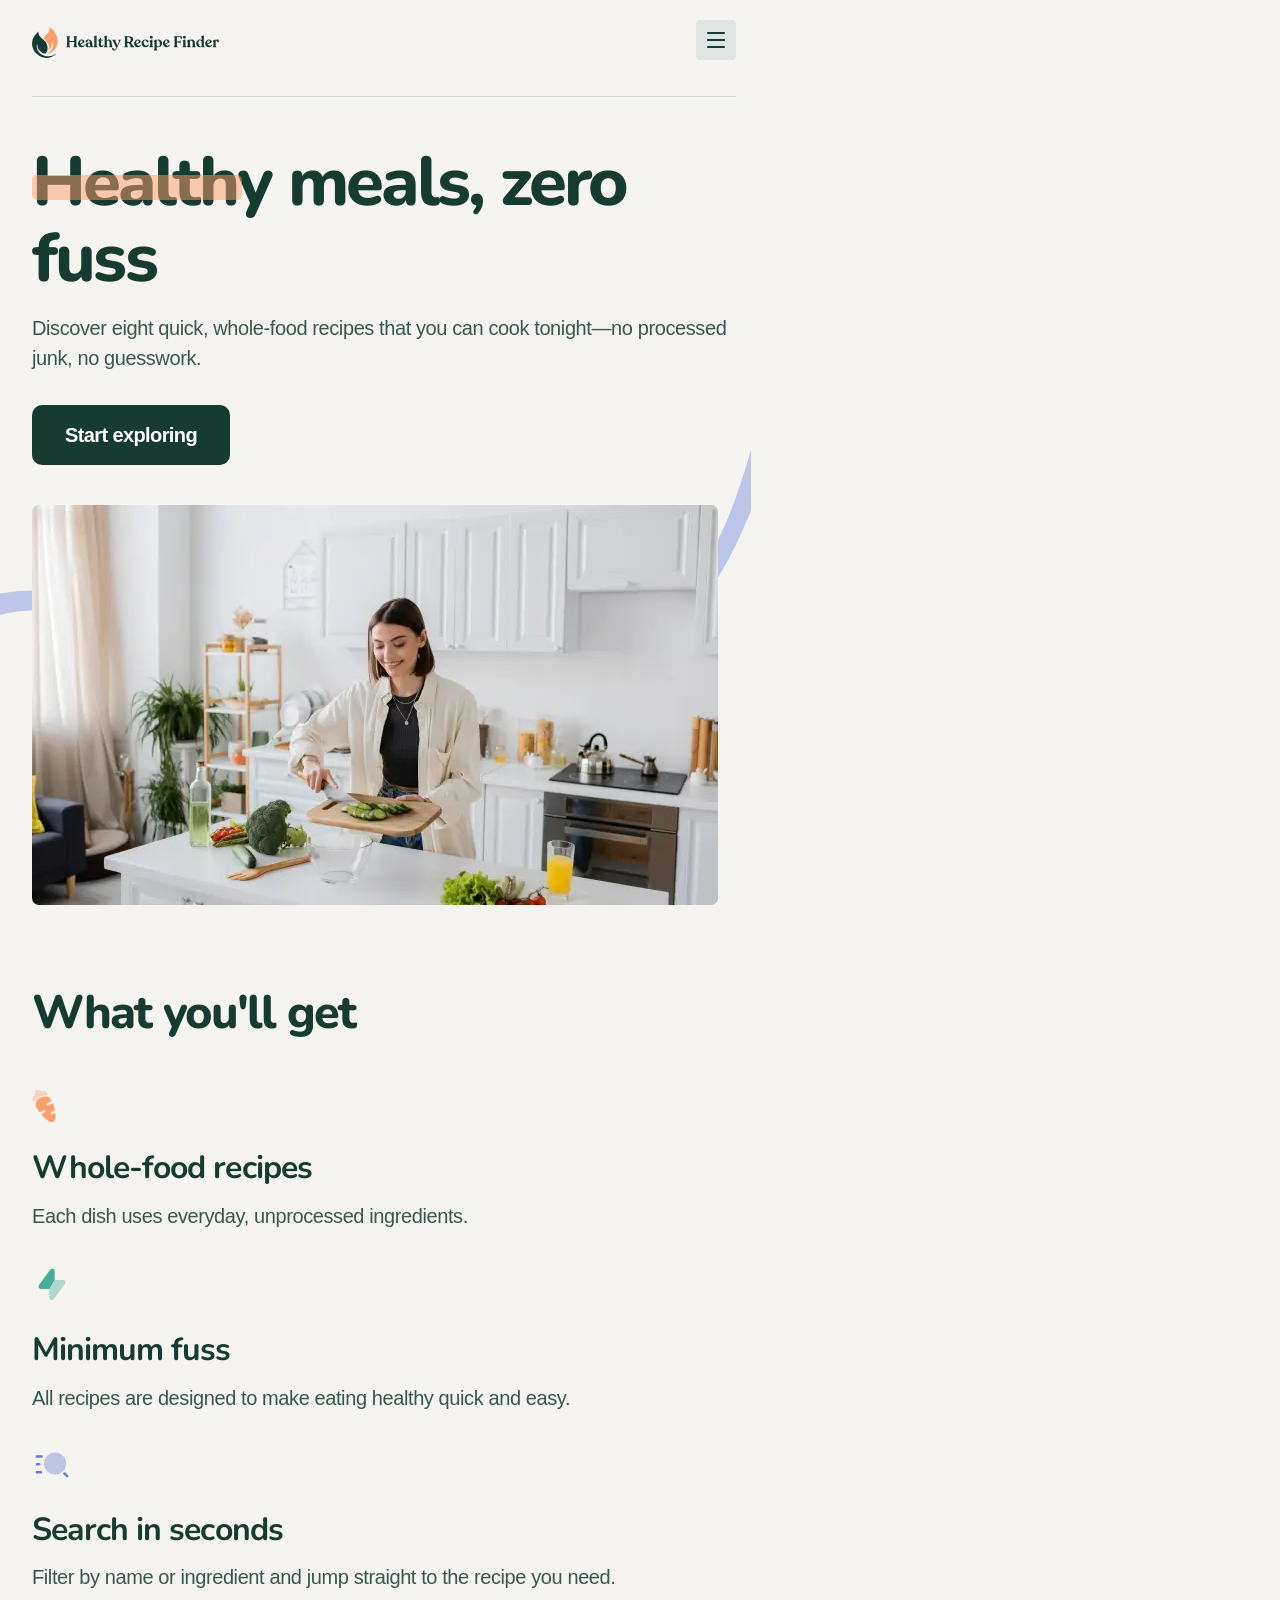
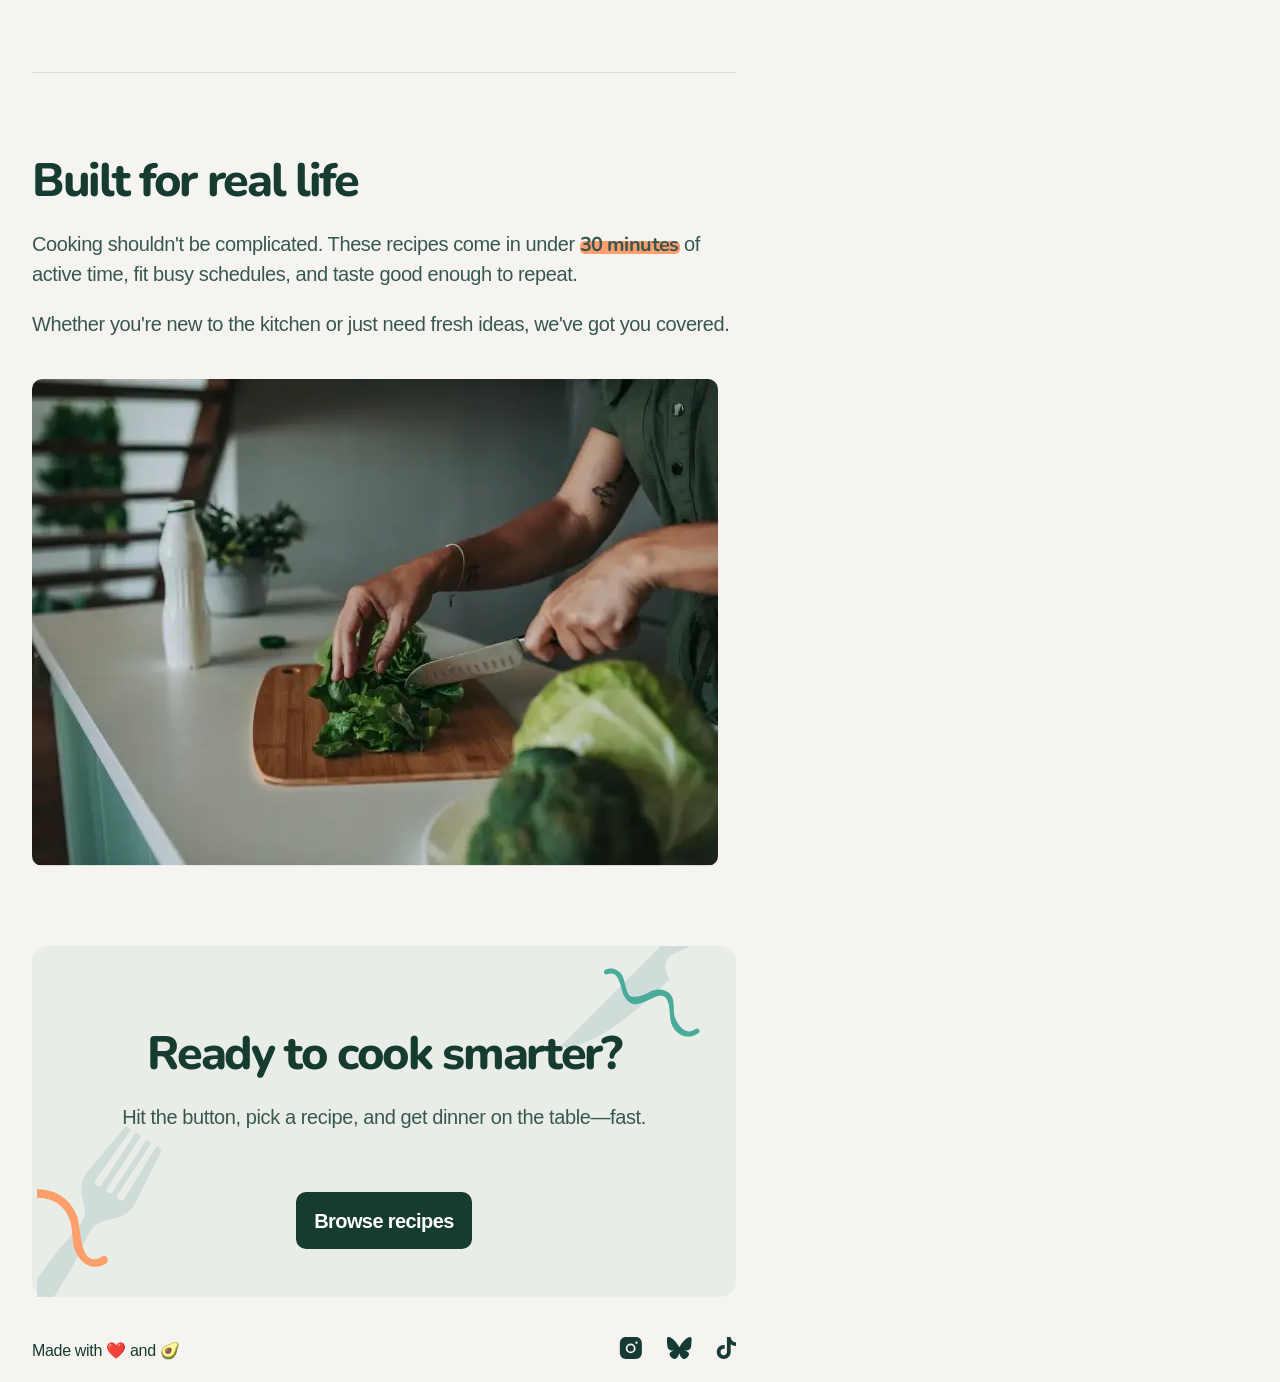
==== index.html @ 1640e459 "Created main-failse decktop version" ====
<!doctype html>
<html lang="en">
  <head>
    <meta charset="UTF-8" />
    <meta name="viewport" content="width=device-width, initial-scale=1.0" />

    <link
      rel="icon"
      type="image/png"
      sizes="32x32"
      href="./assets/images/favicon-32x32.png"
    />

    <title>Frontend Mentor | Recipe finder website</title>
    <link rel="stylesheet" href="./styles/normalize.css" />
    <link rel="stylesheet" href="./styles/style.css" />
  </head>
  <body>
    <header class="header">
      <div class="header__container">
        <a href="./index.html" class="header__logo">
          <img src="./assets/images/logo.svg" alt="logo" />
        </a>
        <button
          class="header__icon-open"
          aria-label="Open Menu"
          aria-expanded="false"
          aria-controls="navMenu"
        >
          <svg
            width="40"
            height="40"
            viewBox="0 0 40 40"
            fill="none"
            xmlns="http://www.w3.org/2000/svg"
          >
            <path
              d="M0 4C0 1.79086 1.79086 0 4 0H36C38.2091 0 40 1.79086 40 4V36C40 38.2091 38.2091 40 36 40H4C1.79086 40 0 38.2091 0 36V4Z"
              fill="#E0E6E3"
            />
            <path
              fill-rule="evenodd"
              clip-rule="evenodd"
              d="M28 28H12C11.448 28 11 27.553 11 27C11 26.447 11.448 26 12 26H28C28.552 26 29 26.447 29 27C29 27.553 28.552 28 28 28Z"
              fill="#163A34"
            />
            <path
              fill-rule="evenodd"
              clip-rule="evenodd"
              d="M28 14H12C11.448 14 11 13.553 11 13C11 12.447 11.448 12 12 12H28C28.552 12 29 12.447 29 13C29 13.553 28.552 14 28 14Z"
              fill="#163A34"
            />
            <path
              fill-rule="evenodd"
              clip-rule="evenodd"
              d="M28 21H12C11.448 21 11 20.553 11 20C11 19.447 11.448 19 12 19H28C28.552 19 29 19.447 29 20C29 20.553 28.552 21 28 21Z"
              fill="#163A34"
            />
          </svg>
        </button>
        <div class="header__wrapper">
          <nav class="header__menu">
            <ul id="navMenu" class="header__menu-list">
              <li class="header__menu-item">
                <a href="./index.html" class="header__menu-link active">Home</a>
              </li>
              <li class="header__menu-item">
                <a href="/about.html" class="header__menu-link">About</a>
              </li>
              <li class="header__menu-item">
                <a href="/recipes.html" class="header__menu-link">Recipes</a>
              </li>
            </ul>
          </nav>
          <div class="header__btn">
            <button class="btn header__btn-sign">Browse recipes</button>
          </div>
        </div>
      </div>
    </header>
    <main class="main">
      <section class="meals">
        <h1>Healthy meals, zero fuss</h1>
        <p>
          Discover eight quick, whole-food recipes that you can cook tonight—no
          processed junk, no guesswork.
        </p>
        <button class="btn btn__meals">Start exploring</button>
        <picture>
          <!-- Картинка для планшетов и десктопов (от 768px и выше) -->
          <source
            media="(min-width: 600px)"
            srcset="./assets/images/image-home-hero-large.webp"
          />
          <!-- Картинка для всех остальных (мобильных) по умолчанию -->
          <img
            src="./assets/images/image-home-hero-small.webp"
            alt="image home hero"
          />
        </picture>
      </section>
      <section class="getting">
        <h2>What you'll get</h2>
        <div class="getting__block">
          <div class="getting__block-pecipes">
            <img
              src="./assets/images/icon-whole-food-recipes.svg"
              alt="icon whole food recipes"
            />
            <h4>Whole-food recipes</h4>
            <p>Each dish uses everyday, unprocessed ingredients.</p>
          </div>
          <div class="getting__block-fuss">
            <img
              src="./assets/images/icon-minimum-fuss.svg"
              alt="icon minimum fuss"
            />
            <h4>Minimum fuss</h4>
            <p>
              All recipes are designed to make eating healthy quick and easy.
            </p>
          </div>
          <div class="getting__block-searh">
            <img
              src="./assets/images/icon-search-in-seconds.svg"
              alt="icon search in seconds"
            />
            <h4>Search in seconds</h4>
            <p>
              Filter by name or ingredient and jump straight to the recipe you
              need.
            </p>
          </div>
        </div>
      </section>
      <section class="built">
        <div class="built__content">
          <h2>Built for real life</h2>
          <p>
            Cooking shouldn't be complicated. These recipes come in under
            <span>30 minutes</span> of active time, fit busy schedules, and
            taste good enough to repeat.
          </p>
          <p>
            Whether you're new to the kitchen or just need fresh ideas, we've
            got you covered.
          </p>
        </div>
        <picture>
          <!-- Картинка для планшетов и десктопов (от 768px и выше) -->
          <source
            media="(min-width: 600px)"
            srcset="./assets/images/image-home-real-life-large.webp"
          />
          <!-- Картинка для всех остальных (мобильных) по умолчанию -->
          <img
            src="./assets/images/image-home-real-life-small.webp"
            alt="image home hero"
          />
        </picture>
      </section>
      <section class="smarter">
        <h2>Ready to cook smarter?</h2>
        <p>Hit the button, pick a recipe, and get dinner on the table—fast.</p>
        <button class="btn btn__smarter">Browse recipes</button>
      </section>
    </main>
    <footer class="footer">
      <div class="footer__social">
        <button>
          <!-- <img src="./assets/images/icon-instagram.svg" alt="icon instagram" /> -->
          <svg
            xmlns="http://www.w3.org/2000/svg"
            width="23"
            height="22"
            fill="none"
            viewBox="0 0 23 22"
          >
            <path
              fill="#163A34"
              fill-rule="evenodd"
              d="M11.664 8.198a3.19 3.19 0 0 0-3.187 3.184 3.188 3.188 0 0 0 6.374 0 3.188 3.188 0 0 0-3.187-3.184Z"
              clip-rule="evenodd"
            />
            <path
              fill="#163A34"
              fill-rule="evenodd"
              d="M17.476 6.842c-.66 0-1.198-.535-1.198-1.191a1.198 1.198 0 0 1 2.396 0c0 .656-.538 1.191-1.198 1.191Zm-5.812 9.461a4.928 4.928 0 0 1-4.924-4.92 4.928 4.928 0 0 1 4.924-4.922 4.927 4.927 0 0 1 4.923 4.921 4.927 4.927 0 0 1-4.923 4.921ZM16.727 0H6.96C3.303 0 .844 2.573.844 6.403v9.194C.844 19.426 3.303 22 6.96 22h9.766c3.659 0 6.118-2.574 6.118-6.403V6.403c0-3.83-2.458-6.403-6.117-6.403Z"
              clip-rule="evenodd"
            />
          </svg>
        </button>
        <button>
          <!-- <img src="./assets/images/icon-bluesky.svg" alt="icon bluesky" /> -->
          <svg
            xmlns="http://www.w3.org/2000/svg"
            width="26"
            height="22"
            fill="none"
            viewBox="0 0 26 22"
          >
            <g clip-path="url(#a)">
              <path
                fill="#163A34"
                d="M6.22 1.48c2.865 2.151 5.946 6.512 7.077 8.852 1.132-2.34 4.213-6.7 7.077-8.851 2.067-1.552 5.416-2.753 5.416 1.068 0 .763-.437 6.41-.694 7.327-.892 3.187-4.142 4-7.032 3.508 5.053.86 6.338 3.709 3.562 6.557-5.272 5.41-7.578-1.357-8.17-3.091-.107-.318-.158-.467-.159-.34 0-.127-.051.022-.16.34-.59 1.734-2.896 8.502-8.169 3.091-2.776-2.848-1.49-5.697 3.563-6.557-2.891.492-6.141-.321-7.033-3.508-.257-.917-.694-6.564-.694-7.327 0-3.82 3.35-2.62 5.416-1.068Z"
              />
            </g>
            <defs>
              <clipPath id="a">
                <path fill="#fff" d="M.844 0H25.75v22H.844z" />
              </clipPath>
            </defs>
          </svg>
        </button>
        <button>
          <!-- <img src="./assets/images/icon-tiktok.svg" alt="icon tiktok" /> -->
          <svg
            xmlns="http://www.w3.org/2000/svg"
            width="20"
            height="22"
            fill="none"
            viewBox="0 0 20 22"
          >
            <path
              fill="#163A34"
              d="M20 9.023h-.043c-1.977 0-3.781-.601-5.242-1.675v7.691c0 3.867-3.137 6.961-7.004 6.961A6.932 6.932 0 0 1 .75 15.04c0-3.868 3.094-7.005 6.96-7.005.345 0 .645.043.99.086v3.867a2.664 2.664 0 0 0-.99-.172c-1.76 0-3.222 1.461-3.222 3.223 0 1.762 1.461 3.223 3.223 3.223 1.762 0 3.223-1.461 3.223-3.223V0h3.78v.086c0 .3 0 .602.087.902a5.226 5.226 0 0 0 2.32 3.438c.817.558 1.805.86 2.836.86H20v3.737Z"
            />
          </svg>
        </button>
      </div>
      <p>Made with ❤️ and 🥑</p>
    </footer>
    <script src="app.js"></script>
  </body>
</html>
---- styles/style.css ----
:root {
  --neutral-900: hsl(164, 45%, 16%);
  --neutral-600: hsl(166, 22%, 28%);
  --neutral-300: hsl(160, 13%, 84%);
  --neutral-200: hsl(108, 12%, 92%);
  --neutral-100: hsl(45, 20%, 95%);
  --neutral-0: hsl(0, 0%, 100%);
  --orange: hsl(21, 98%, 71%);
  --teal: hsl(170, 40%, 48%);
  --indigo: hsl(230, 62%, 64%);
  --font-family: "Nunito Sans", sans-serif;
  --second-family: "Nunito", sans-serif;
}
@font-face {
  font-family: "Nunito";
  src:
    local("Nunito"), url(../assets/fonts/Nunito/Nunito-VariableFont_wght.ttf);
}
@font-face {
  font-family: "Nunito-Sans";
  src:
    local("Nunito-Sans"),
    url(../assets/fonts/Nunito_Sans/NunitoSans-VariableFont_YTLC\,opsz\,wdth\,wght.ttf);
}

html {
  box-sizing: border-box;
}

*,
::after,
::before {
  box-sizing: inherit;
}

body {
  max-width: 375px;
  width: 100%;
  min-height: 1932px;
  padding-inline: 16px;
  font-family: "Nunito Sans", sans-serif;
  background-color: var(--neutral-100);
  /* position: relative; */
}
img {
  /* Чтобы ширина не выходила за экран изображения */
  max-width: 100%;
  display: block;
}

a {
  text-decoration: none;
}
ul {
  margin-block: 0;
  padding-inline-start: 0;
}

button {
  border: none;
  padding: 0;
  cursor: pointer;
  color: inherit;
  background-color: transparent;
}
.header {
  padding-block: 20px;
  border-bottom: 1px solid var(--neutral-300);
}
.header__container {
  display: flex;
  align-items: center;
  justify-content: space-between;
  position: relative;
}
.header__logo {
  display: block;
  width: 200px;
}
.header__wrapper {
  display: flex;
  align-items: center;
  flex-direction: column;
  justify-content: space-between;
  background-color: var(--neutral-0);
  width: 343px;
  height: 231px;
  border-radius: 8px;
  position: absolute;
  top: 60px;
  left: -5px;
  z-index: 2;
  padding-block-end: 8px;
  box-shadow: 0 12px 22px -12px var(--neutral-600);
  display: none;
}
.menu__active .header__wrapper {
  display: flex;
}
.header__menu {
  padding-block-start: 12px;
}
.header__menu-list {
  width: 327px;
  list-style: none;
  display: flex;
  align-items: flex-start;
  flex-direction: column;
  row-gap: 12px;
  padding-inline-start: 8px;
}
/* .header__menu-item {
} */
.header__menu-link {
  font-weight: 600;
  font-size: 18px;
  line-height: 150%;
  letter-spacing: -0.02em;
  color: hsl(218, 23%, 21%);
}
.header__btn {
  padding-inline: 8px;
}
.btn {
  display: flex;
  align-items: center;
  justify-content: center;
  border-radius: 10px;
  background-color: var(--neutral-900);
  font-weight: 700;
  font-family: "Nunito Sans", sans-serif;
  font-size: 20px;
  line-height: 140%;
  letter-spacing: -0.03em;
  text-align: center;
  color: var(--neutral-0);
  &:focus {
    outline: none;
  }
  &:focus-visible {
    outline: 2px solid var(--neutral-900);
    /* Отступ от кнопки */
    outline-offset: 2px;
  }
}
.btn .header__btn-sign {
  width: 327px;
  height: 52px;
}
.main {
  margin-block-start: 48px;
}
.meals {
  margin-block-end: 64px;
}
.meals h1 {
  width: 343px;
  font-family: var(--second-family);
  font-weight: 800;
  /* font-size: 52px; */
  font-size: clamp(3.25rem, calc(2.81rem + 1.878vw), 4.5rem);
  line-height: 110%;
  letter-spacing: -0.04em;
  color: var(--neutral-900);
  margin-block: 0 16px;
  position: relative;
}
.meals h1::after {
  position: absolute;
  content: "";
  width: 185px;
  height: 23px;
  border-radius: 5px;
  background-color: var(--orange);
  top: 30px;
  left: 0;
  opacity: 0.5;
}
.meals p {
  font-family: var(--font-family);
  font-weight: 500;
  font-size: 20px;
  line-height: 150%;
  letter-spacing: -0.02em;
  color: var(--neutral-600);
  margin-block: 0 32px;
}
.btn__meals {
  width: 198px;
  height: 60px;
  margin-block-end: 40px;
}
.meals picture {
  position: relative; /* Создаем точку отсчета для линии */
  display: block; /* Позволяет псевдоэлементу отображаться */
  /* width: max-content;  Чтобы контейнер не был шире самой картинки */
  margin: 0 auto; /* Если нужно отцентрировать картинку */
}

.meals picture::before {
  content: "";
  position: absolute;
  /* Параметры самой линии 
  Укажите реальную ширину вашей линии
  Укажите реальную высоту */
  background-image: url("../assets/images/pattern-squiggle-mobile.svg");
  background-repeat: no-repeat;
  background-size: contain;
  width: 375px;
  height: 476px;
  /* Размещаем линию */
  top: -125px;
  right: -15px;
  /* Кладем линию ПОД картинку */
  z-index: -1;
}

.meals img {
  display: block; /* Убирает лишний отступ снизу у картинки */
  position: relative; /* Гарантирует, что картинка будет выше линии */
  border-radius: 3px;
  z-index: 1;
}
/* Getting */
.getting {
  margin-block-end: 64px;
}
.getting h2 {
  font-family: var(--second-family);
  font-weight: 800;
  /* font-size: clamp(40px, calc(37.183px + 0.751vw), 48px); */
  font-size: clamp(2.5rem, calc(2.324rem + 0.751vw), 3rem);
  line-height: 120%;
  letter-spacing: -0.04em;
  color: var(--neutral-900);
  margin-block: 0 48px;
}
.getting__block {
  display: flex;
  align-items: center;
  flex-direction: column;
  row-gap: 20px;
}
.getting__block img {
  margin-block-end: 20px;
}
.getting__block h4 {
  font-family: var(--second-family);
  font-weight: 700;
  font-size: 32px;
  line-height: 130%;
  letter-spacing: -0.03em;
  color: var(--neutral-900);
  margin-block: 0 12px;
}
.getting__block p {
  font-family: var(--font-family);
  font-weight: 500;
  font-size: 20px;
  line-height: 150%;
  letter-spacing: -0.02em;
  color: var(--neutral-600);
  margin-block: 0;
}
/* Built */
.built {
  margin-block-end: 64px;
}
.built h2 {
  font-family: var(--second-family);
  font-weight: 800;
  /* font-size: 40px; */
  font-size: clamp(2.5rem, calc(2.324rem + 0.751vw), 3rem);
  line-height: 120%;
  letter-spacing: -0.05em;
  color: var(--neutral-900);
  margin-block: 0 20px;
}
.built p {
  font-family: var(--font-family);
  font-weight: 500;
  font-size: 20px;
  line-height: 150%;
  letter-spacing: -0.02em;
  color: var(--neutral-600);
  margin-block: 0 32px;
}
.built span {
  font-family: var(--second-family);
  font-weight: 700;
  line-height: 140%;
  letter-spacing: -0.03em;
}
/* Псевдокласс :first-of-type находит первого потомка своего типа среди детей родителя.
Этот селектор выберет именно первый элемент нужного типа (в данном случае — первый <p>), 
даже если перед ним есть другие теги.
*/
.built p:first-of-type {
  margin-block-end: 20px;
}
.built img {
  border-radius: 10px;
}

/* About */
/* Mission */
.mission {
  padding-block-end: 64px;
  border-bottom: 1px solid var(--neutral-300);
}
.mission__content {
  margin-block-end: 40px;
}
.mission__color {
  font-family: var(--second-family);
  font-weight: 700;
  font-size: 20px;
  line-height: 140%;
  letter-spacing: -0.03em;
  color: var(--neutral-900);
  position: relative;
}
.mission__color::after {
  position: absolute;
  content: "";
  width: 110px;
  height: 25px;
  border-radius: 5px;
  background-color: var(--orange);
  top: 2px;
  left: -2px;
  opacity: 0.85;
  z-index: -1;
}
.mission__content p:first-child {
  margin-block-end: 24px;
}
.mission__content h2 {
  font-family: var(--second-family);
  font-weight: 800;
  font-size: 40px;
  line-height: 120%;
  letter-spacing: -0.05em;
  color: var(--neutral-900);
  margin-block: 0 24px;
}
.mission__content p {
  font-family: var(--font-family);
  font-weight: 500;
  font-size: 20px;
  line-height: 150%;
  letter-spacing: -0.02em;
  color: var(--neutral-600);
  margin-block: 0;
}
.mission__content p:nth-child(3) {
  margin-block-end: 16px;
}
.mission img {
  border-radius: 10px;
}
/* Exist Philosophy*/
.exist-philosophy {
  margin-block-start: 48px;
}
.exist__content {
  padding-inline-start: 52px;
}
.exist__content p:last-child {
  margin-block-end: 0;
}
.exist-philosophy h2 {
  font-family: var(--second-family);
  font-weight: 800;
  font-size: 48px;
  line-height: 120%;
  letter-spacing: -0.04em;
  color: var(--neutral-900);
  margin-block: 0 40px;
}
.exist-philosophy h6 {
  font-family: var(--second-family);
  font-weight: 700;
  font-size: 24px;
  line-height: 130%;
  letter-spacing: -0.04em;
  color: var(--neutral-900);
  margin-block: 0 12px;
  position: relative;
}
.exist-philosophy h6::before {
  position: absolute;
  content: "";
  background-image: url("../assets/images/icon-bullet-point.svg");
  width: 32px;
  height: 32px;
  background-size: contain;
  top: 1px;
  left: -45px;
  /*  чтобы иконка не «подпрыгивала» выше базовой линии текста */
  vertical-align: middle;
}
.exist-philosophy p {
  font-family: var(--font-family);
  font-weight: 500;
  font-size: 20px;
  line-height: 150%;
  letter-spacing: -0.02em;
  color: var(--neutral-800);
  margin-block: 0 24px;
}
.exist {
  padding-block-end: 48px;
  border-bottom: 1px solid var(--neutral-300);
}

.philosophy {
  margin-block-start: 48px;
  border-bottom: 1px solid var(--neutral-300);
}
.philosophy__content p:last-child {
  margin-block-end: 0;
}
.philosophy__content {
  padding-inline-start: 52px;
  padding-block-end: 49px;
}
/* Plate */
.plate {
  margin-block: 48px;
}
.plate__content {
  margin-block-end: 32px;
}
.plate__content h2 {
  font-family: var(--second-family);
  font-weight: 800;
  font-size: 40px;
  line-height: 120%;
  letter-spacing: -0.05em;
  color: var(--neutral-900);
  margin-block: 0 20px;
}
.plate__content p {
  font-family: var(--font-family);
  font-weight: 500;
  font-size: 20px;
  line-height: 150%;
  letter-spacing: -0.02em;
  color: var(--neutral-600);
  margin-block: 0 12px;
}
.plate__list {
  padding-inline-start: 32px;
}
.plate__item {
  font-family: var(--font-family);
  font-weight: 500;
  font-size: 20px;
  line-height: 150%;
  letter-spacing: -0.02em;
  color: var(--neutral-600);
}

.plate img {
  border-radius: 10px;
}
/* Recipes */
/* Explore */
.explore {
  margin-block: 48px;
}
.explore h2 {
  font-family: var(--second-family);
  font-weight: 800;
  font-size: clamp(2.5rem, calc(2.324rem + 0.751vw), 3rem);
  line-height: 120%;
  letter-spacing: -0.05em;
  color: var(--neutral-900);
  margin-block: 0 12px;
}
.explore p {
  font-family: var(--font-family);
  font-weight: 500;
  font-size: 20px;
  line-height: 150%;
  letter-spacing: -0.02em;
  color: var(--neutral-600);
  margin-block: 0;
}

/* Form */
.form {
  display: flex;
  align-items: center;
  flex-direction: column;
  row-gap: 12px;
  margin-block-end: 24px;
}
input[type="text"] {
  display: block;
  border: none;
  width: 343px;
  height: 47px;
  border: 1px solid var(--neutral-300);
  border-radius: 10px;
  padding: 10px 16px;
  background: var(--neutral-0);
  padding-inline-start: 44px;
  cursor: pointer;
}
.form__input {
  position: relative;
}
::placeholder {
  font-family: var(--second-family);
  font-weight: 600;
  font-size: 18px;
  line-height: 150%;
  letter-spacing: -0.02em;
  color: var(--neutral-900);
  opacity: 0.7;
}
.form__input svg {
  position: absolute;
  width: 20px;
  height: 20px;
  top: 14px;
  left: 16px;
}
/* select {
  appearance: none;
  width: 343px;
  height: 47px;
  border: 1px solid var(--neutral-300);
  border-radius: 10px;
  padding: 10px 16px;
  background: var(--neutral-0);
} */
/* select option {
  border: none;
  outline: none;
  font-family: var(--second-family);
  font-weight: 600;
  font-size: 18px;
  line-height: 150%;
  letter-spacing: -0.02em;
  color: #293241;
} */
.dropdown {
  position: relative;
}
.dropdown .btn__head {
  border: 1px solid #e0e6e3;
  display: flex;
  align-items: center;
  justify-content: center;
  width: 343px;
  height: 47px;
  border-radius: 10px;
  background: var(--neutral-0);
  font-weight: 600;
  font-size: 18px;
  line-height: 150%;
  letter-spacing: -0.02em;
  color: var(--neutral-900);
  cursor: pointer;
}
.dropdown .btn__head::after {
  position: absolute;
  content: "";
  background-image: url("../assets/images/icon-chevron-down.svg");
  width: 20px;
  height: 21px;
  top: 15px;
  right: 87px;
}

.selected {
  position: absolute;
  border: 1px solid var(--neutral-300);
  border-radius: 8px;
  padding: 8px;
  width: 240px;
  /* height: 173px; */
  box-shadow: 0 12px 22px -12px var(--neutral-300);
  background: var(--neutral-0);
  top: 53px;
  visibility: hidden;
  z-index: 2;
}
.dropdown.open .selected {
  opacity: 1;
  visibility: visible;
}
.form__radio {
  /* border: 1px solid var(--neutral-0);
  border-radius: 8px;
  padding: 8px;
  width: 224px;
  height: 43px;
  background: var(--neutral-0); */
}

label {
  display: block;
  width: 224px;
  height: 43px;
  border: 1px solid var(--neutral-0);
  border-radius: 8px;
  padding: 8px 28px;
  position: relative;
  font-weight: 600;
  font-size: 18px;
  line-height: 150%;
  letter-spacing: -0.02em;
  color: var(--neutral-600);
  cursor: pointer;
  transition: border 0.2s ease-in-out;
}
input[type="radio"] {
  position: absolute;
  width: 0;
  height: 0;
  left: 6px;
  top: 13px;
}
input[type="radio"]::before {
  content: "";
  display: inline-block;
  width: 16px;
  height: 16px;
  border-radius: 50%;
  background: transparent;
  border: 2px solid hsl(165, 15%, 84%);
}
input[type="radio"]:checked::after {
  position: absolute;
  content: "";
  width: 8px;
  height: 8px;
  background: var(--neutral-600);
  border: 2px solid var(--neutral-600);
  border-radius: 50%;
  left: 4px;
  top: 4px;
  cursor: pointer;
}
input[type="radio"]:checked::before {
  border-color: var(--neutral-600);
}
.clear__btn {
  border: none;
  outline: none;
  border-radius: 8px;
  padding: 2px 8px;
  width: 224px;
  height: 28px;
  font-weight: 500;
  font-size: 16px;
  line-height: 150%;
  letter-spacing: -0.02em;
  color: var(--neutral-600);
  background: var(--neutral-0);
  text-align: left;
}
.recipes__wrap {
  display: grid;
  grid-template-columns: 1fr;
  row-gap: 32px;
}
.recipes__wrap-info {
  box-shadow: 0 8px 16px -9px rgba(22, 58, 52, 0.16);
  background: var(--neutral-0);
  border: 1px solid var(--neutral-300);
  border-radius: 10px;
  padding: 8px;
}
.recipes__wrap-info picture img {
  border-radius: 10px;
  margin-block-end: 16px;
}
.recipes__wrap-info h4 {
  width: 311px;
  display: inline-block;
  text-transform: capitalize;
  font-family: var(--second-family);
  font-weight: 700;
  font-size: 20px;
  line-height: 140%;
  letter-spacing: -0.03em;
  color: var(--neutral-900);
  margin-block: 0 10px;
  /* Для того, чтобы было ... как в макете */
  overflow: hidden;
  white-space: nowrap;
  text-overflow: ellipsis;
}
.recipes__wrap-info p {
  font-family: var(--font-family);
  font-weight: 500;
  font-size: 16px;
  line-height: 150%;
  letter-spacing: -0.02em;
  color: var(--neutral-600);
  margin-block: 0 16px;
}
.recipes__wrap-details {
  display: flex;
  align-items: center;
  flex-wrap: wrap;
  column-gap: 16px;
  row-gap: 8px;
  margin-block-end: 16px;
}
.recipes__wrap-details p {
  margin: 0;
}
.details__serving {
  display: flex;
  align-items: center;
  column-gap: 6px;
}
.details__prep {
  display: flex;
  align-items: center;
  column-gap: 6px;
}
.details__cook {
  display: flex;
  align-items: center;
  column-gap: 6px;
}
.btn__view {
  width: 327px;
  height: 48px;
  border-radius: 999px;
  margin-block-end: 8px;
  font-size: 16px;
  letter-spacing: -0.02em;
}
/* Recipe */
.main__nav {
  font-weight: 600;
  font-size: 18px;
  line-height: 150%;
  letter-spacing: -0.02em;
  color: var(--neutral-900);
  margin-block-end: 16px;
  text-transform: capitalize;
}
.recipe__info {
  display: flex;
  align-items: center;
  flex-direction: column;
  row-gap: 40px;
}
.recipe__info picture img {
  border-radius: 10px;
}
.recipe__details {
  border-bottom: 1px solid var(--neutral-300);
}
.recipe__details h2 {
  font-weight: 800;
  font-size: 40px;
  line-height: 120%;
  letter-spacing: -0.05em;
  color: var(--neutral-900);
  margin-block: 0 20px;
  text-transform: capitalize;
}
.recipe__details p {
  font-weight: 500;
  font-size: 20px;
  line-height: 150%;
  letter-spacing: -0.02em;
  color: var(--neutral-600);
  margin-block: 0 20px;
}
.recipe__details .recipes__wrap-details p {
  margin: 0;
}
.recipe__details .recipes__wrap-details {
  margin-block-end: 20px;
}
.recipe__details h4 {
  font-weight: 700;
  font-size: 24px;
  line-height: 130%;
  letter-spacing: -0.04em;
  color: var(--neutral-900);
  margin-block: 0 16px;
}
.recipe__details ul {
  padding-inline-start: 20px;
}
.recipe__details ul:first-of-type {
  margin-block-end: 20px;
}
.recipe__details ul:last-of-type {
  padding-block-end: 49px;
}
.recipe__details li {
  list-style-type: none;
  font-weight: 500;
  font-size: 20px;
  line-height: 150%;
  letter-spacing: -0.02em;
  color: var(--neutral-600);
  position: relative;
  padding-block-end: 8px;
}
.recipe__details li:last-child {
  padding-block-end: 0;
}
.recipe__details li::before {
  position: absolute;
  content: "";
  background-image: url("../assets/images/icon-bullet-point.svg");
  width: 24px; /* Целевая ширина */
  height: 24px; /* Целевая высота */
  background-size: contain; /* Сохраняет пропорции внутри 24x24 */
  top: 3px;
  left: -32px;
  vertical-align: middle;
}
.more__recipes {
  padding-block: 48px;
  border-bottom: 1px solid var(--neutral-300);
}
.more__recipes h3 {
  font-weight: 700;
  font-size: 32px;
  line-height: 130%;
  letter-spacing: -0.03em;
  color: var(--neutral-900);
  margin-block: 0 24px;
}
/* Smarter */
.smarter {
  border-radius: 16px;
  padding: 48px 16px;
  /* width: 343px; */
  /* height: 353px; */
  background: var(--neutral-200);
  margin-block-end: 32px;
}
.smarter h2 {
  font-family: var(--second-family);
  font-weight: 800;
  /* font-size: 40px; */
  font-size: clamp(2.5rem, calc(2.324rem + 0.751vw), 3rem);
  line-height: 120%;
  letter-spacing: -0.05em;
  text-align: center;
  color: var(--neutral-900);
  margin-block: 0 12px;
}
.smarter p {
  font-family: var(--font-family);
  font-weight: 500;
  font-size: 20px;
  line-height: 150%;
  letter-spacing: -0.02em;
  text-align: center;
  color: var(--neutral-600);
  padding: 0 32px;
}
.btn__smarter {
  width: 176px;
  height: 57px;
  margin: 0 auto;
}
.footer {
  padding-block-start: 40px;
}
.footer__social {
  display: flex;
  align-items: center;
  justify-content: center;
  column-gap: 24px;
  margin-block-end: 24px;
}
.footer__social button {
  list-style-type: none;
  cursor: pointer;
  &:hover svg path {
    fill: var(--neutral-600);
  }
  &:focus {
    outline: none;
  }
  &:focus-visible {
    outline: 2px solid var(--neutral-900);
    border-radius: 4px;
    /* Отступ от кнопки */
    outline-offset: 2px;
  }
}
.footer p {
  font-family: var(--font-family);
  font-weight: 500;
  font-size: 16px;
  line-height: 150%;
  letter-spacing: -0.02em;
  text-align: center;
  color: var(--neutral-900);
}

/* ------------------ Tablet -----------*/

@media (min-width: 768px) {
  body {
    max-width: 768px;
    min-height: 2982px;
    padding-inline: 32px;
  }
  .header {
    padding-block: 20px 32px;
  }
  .header__wrapper {
    width: 100%;
    align-items: start;
  }
  .header__btn {
    width: 100%;
  }
  .header__btn-sign {
    width: 100%;
  }
  .meals {
    margin-block-end: 80px;
  }
  .meals h1 {
    width: 100%;
  }
  .meals h1::after {
    width: 210px;
    height: 25px;
  }
  .meals picture::before {
    background-image: url("../assets/images/pattern-squiggle-1.svg");
    width: 768px;
    height: 664px;
    top: -70px;
  }
  .meals img {
    border-radius: 7px;
  }
  /* Getting */
  .getting {
    padding-block-end: 80px;
    margin-block-end: 0;
    border-bottom: 1px solid var(--neutral-300);
  }
  .getting__block {
    align-items: flex-start;
    row-gap: 32px;
  }
  .getting__block img {
    margin-block-end: 24px;
  }
  /* Built */
  .built {
    margin-block: 80px;
  }
  .built p {
    margin-block-end: 40px;
  }
  .built span {
    position: relative;
  }
  .built span::after {
    position: absolute;
    content: "";
    width: 100px;
    height: 13px;
    border-radius: 5px;
    background-color: var(--orange);
    top: 10px;
    left: 0;
    opacity: 1;
    z-index: -1;
  }
  /* Smarter */
  .smarter {
    padding-block-start: 80px;
    position: relative;
    z-index: 2;
    margin-block-end: 0;
  }
  .smarter::after {
    position: absolute;
    content: "";
    width: 151px;
    height: 122px;
    /* background-image: url("../assets/images/pattern-knife.svg"); */
    background-image: url("../assets/images/pattern-knife-small.svg");
    background-repeat: no-repeat;
    background-size: contain;
    top: 0px;
    right: 25px;
    z-index: -11;
  }
  .smarter::before {
    position: absolute;
    content: "";
    width: 132px;
    height: 175px;
    background-image: url("../assets/images/pattern-fork-small.svg");
    background-repeat: no-repeat;
    background-size: contain;
    bottom: 0;
    left: 5px;
    z-index: -11;
  }
  .smarter p {
    padding-block-end: 40px;
  }
  /* About */
  /* Mission */
  .mission {
    padding-block: 16px 80px;
  }
  .mission__content {
    margin-block-end: 64px;
  }
  /* Exist Philosophy*/
  .exist-philosophy {
    margin-block-start: 80px;
  }
  .exist-philosophy p {
    margin-block-end: 32px;
  }
  .exist {
    padding-block-end: 80px;
  }
  .philosophy {
    margin-block-start: 80px;
  }
  .philosophy__content {
    padding-block-end: 80px;
  }
  /* Plate */
  .plate {
    margin-block: 80px;
  }
  .plate__content {
    margin-block-end: 40px;
  }
  /* Recipes */
  /* Explore */
  .explore {
    margin-block-start: 64px;
  }
  /* Form */
  .form {
    flex-direction: row;
    gap: 0 12px;
  }
  input[type="text"] {
    width: 320px;
    transition: border-color 0.3s; /* Плавный эффект */
    &:hover {
      border: 1px solid var(--neutral-900);
      border-radius: 10px;
    }
  }
  .dropdown .btn__head {
    width: 180px;
    transition: border-color 0.3s; /* Плавный эффект */
    &:hover {
      border: 1px solid var(--neutral-900);
      border-radius: 10px;
    }
  }
  .dropdown .btn__head::after {
    right: 2px;
  }
  .dropdown.open {
    border: 1px solid var(--neutral-900);
    border-radius: 10px;
  }
  .recipes__wrap-details {
    row-gap: 0;
  }
  /* Стандартный :focus работает только на элементах, которые могут принимать фокус ввода. 
  label к ним не относится.
  :focus-within — срабатывает на родителе (label), когда любой элемент внутри него (input) получает фокус.
  :has(:checked) — если вы хотите, чтобы рамка оставалась активной после клика (когда кнопка выбрана): */
  label:focus-within {
    border: 2px solid var(--neutral-900);
  }
  label:has(input:checked) {
    border-color: var(--neutral-900);
  }
  .btn__view {
    width: 100%;
  }
  .clear__btn:focus {
    outline: 2px solid var(--neutral-900);
  }

  /* Footer */
  .footer {
    display: flex;
    align-items: center;
    justify-content: space-between;
    flex-direction: row-reverse;
    padding-block: 40px;
  }
  .footer__social {
    margin-block-end: 0;
  }
  .footer p {
    margin-block: 0;
  }
}

/* ------------------ Desktop -----------*/
@media (min-width: 1440px) {
  body {
    max-width: 1440px;
    min-height: 2672px;
    margin: 0 auto;
  }
  .header {
    padding-block: 32.5px;
  }
  .header__container {
    position: static;
  }
  .header__logo {
    width: 260px;
  }
  .header__icon-open {
    display: none;
  }
  .header__wrapper {
    position: static;
    width: 0;
    height: 0;
    display: flex;
    flex-direction: row;
    align-items: center;
    flex-basis: 780px;
    box-shadow: none;
    background: transparent;
    padding: 0;
  }
  .header__menu {
    padding: 0;
  }
  .header__menu-list {
    flex-direction: row;
    gap: 0 40px;
  }
  .header__menu-link {
    display: inline-block;
  }
  .header__menu-link.active {
    position: relative;
  }
  .header__menu-link.active::after {
    position: absolute;
    content: "";
    left: 50%;
    bottom: -5px;
    width: 100%;
    height: 3px;
    border-radius: 4px;
    background-color: var(--orange);
    translate: -50% 0;
  }
  .header__btn-sign {
    width: 167px;
    height: 52px;
    padding: 0;
    margin-left: auto;
  }
  .main {
    margin-block-start: 80px;
  }
  /* Meals */
  .meals {
    margin-block-end: 96px;
  }
  .meals h1 {
    text-align: center;
  }
  .meals h1::after {
    width: 265px;
    height: 38px;
    left: 295px;
    top: 37px;
    margin-block-end: 12px;
  }
  .meals p {
    width: 580px;
    text-align: center;
    margin: 0 auto 40px auto;
  }
  .btn__meals {
    margin: 0 auto 80px auto;
  }
  .meals picture::before {
    background-image: url("../assets/images/pattern-squiggle-1.svg");
    width: 1440px;
    height: 616px;
    background-size: contain;
    top: -155px;
    left: -30px;
  }
  /* Getting */
  /* .getting {
    margin-block-end: 96px;
  } */
  .getting h2 {
    text-align: center;
  }
  .getting__block {
    flex-direction: row;
    justify-content: center;
    gap: 0 32px;
  }
  .getting__block img {
    margin-block-end: 24px;
  }
  .getting__block-pecipes,
  .getting__block-fuss,
  .getting__block-searh {
    width: 376px;
  }
  /* Built */
  .built {
    display: flex;
    align-items: center;
    column-gap: 48px;
    margin-block: 96px;
  }
  .built p {
    width: 509px;
  }
  /* Smarter */
  .smarter {
    margin: 0;
    padding-block: 96px;
  }
  .smarter p {
    padding: 0;
    margin-block: 0 40px;
  }
}
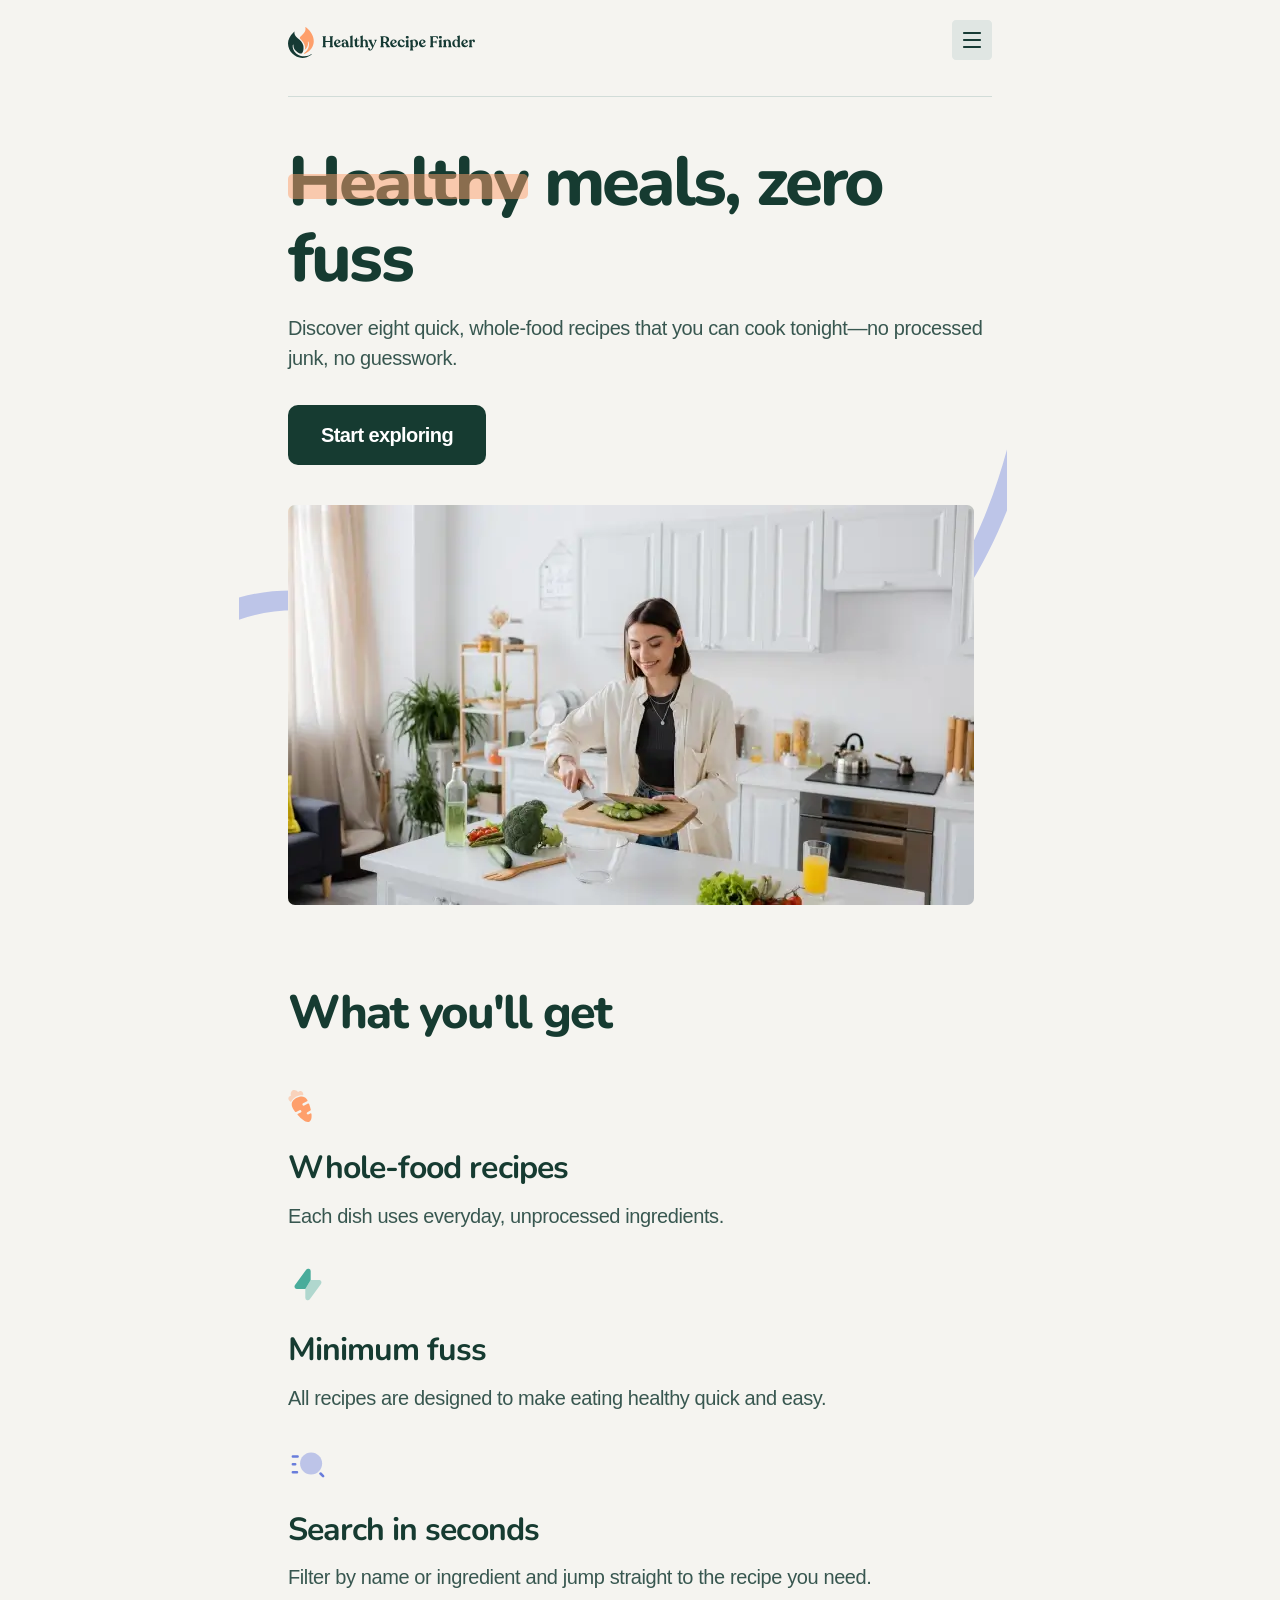
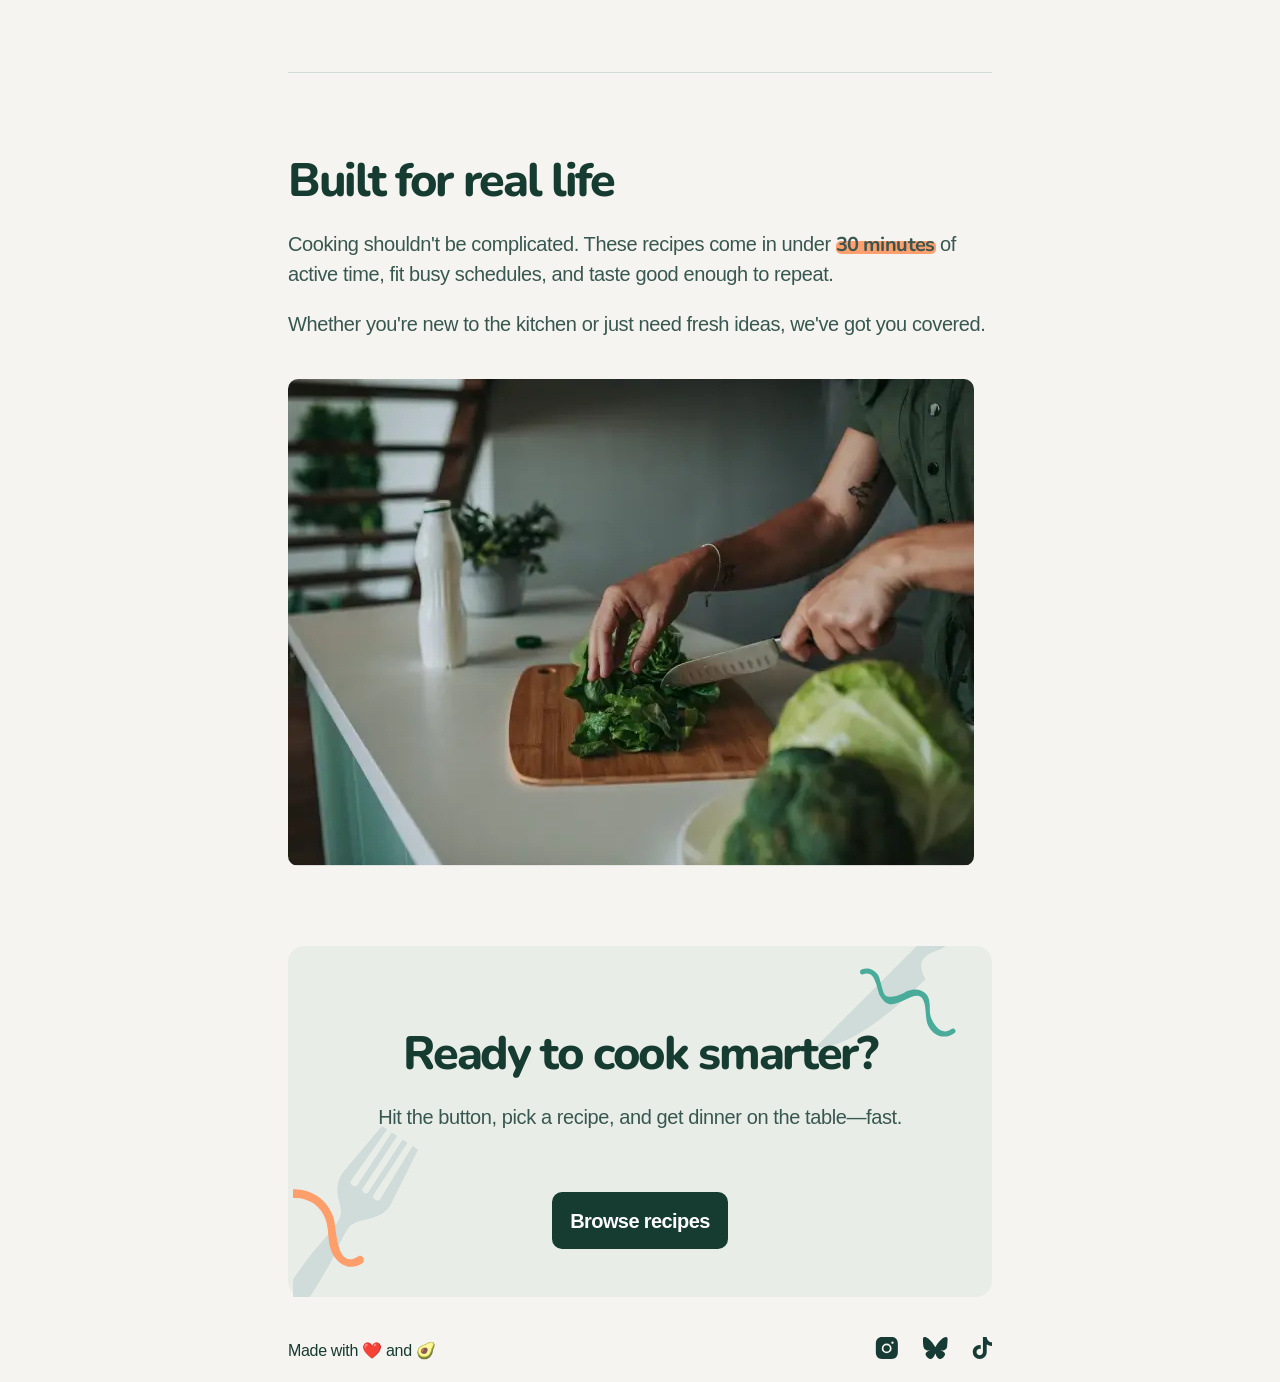
==== commit fc014268: "Changing the CSS file" ====
--- a/index.html
+++ b/index.html
@@ -16,7 +16,7 @@
     <link rel="stylesheet" href="./styles/style.css" />
   </head>
   <body>
-    <header class="header">
+    <header class="header container">
       <div class="header__container">
         <a href="./index.html" class="header__logo">
           <img src="./assets/images/logo.svg" alt="logo" />
@@ -79,8 +79,8 @@
       </div>
     </header>
     <main class="main">
-      <section class="meals">
-        <h1>Healthy meals, zero fuss</h1>
+      <section class="meals container">
+        <h1><span>Healthy</span> meals, zero fuss</h1>
         <p>
           Discover eight quick, whole-food recipes that you can cook tonight—no
           processed junk, no guesswork.
@@ -99,7 +99,7 @@
           />
         </picture>
       </section>
-      <section class="getting">
+      <section class="getting container">
         <h2>What you'll get</h2>
         <div class="getting__block">
           <div class="getting__block-pecipes">
@@ -133,7 +133,7 @@
           </div>
         </div>
       </section>
-      <section class="built">
+      <section class="built container">
         <div class="built__content">
           <h2>Built for real life</h2>
           <p>
@@ -159,13 +159,13 @@
           />
         </picture>
       </section>
-      <section class="smarter">
+      <section class="smarter container">
         <h2>Ready to cook smarter?</h2>
         <p>Hit the button, pick a recipe, and get dinner on the table—fast.</p>
         <button class="btn btn__smarter">Browse recipes</button>
       </section>
     </main>
-    <footer class="footer">
+    <footer class="footer container">
       <div class="footer__social">
         <button>
           <!-- <img src="./assets/images/icon-instagram.svg" alt="icon instagram" /> -->
--- a/styles/style.css
+++ b/styles/style.css
@@ -34,10 +34,10 @@
 }
 
 body {
-  max-width: 375px;
-  width: 100%;
+  /* max-width: 375px; */
+  /* width: 100%; */
   min-height: 1932px;
-  padding-inline: 16px;
+  /* padding-inline: 16px; */
   font-family: "Nunito Sans", sans-serif;
   background-color: var(--neutral-100);
   /* position: relative; */
@@ -62,6 +62,13 @@
   cursor: pointer;
   color: inherit;
   background-color: transparent;
+}
+/* Добавляем в каждый секцию максимальная ширана
+это ширина контента без паддингов */
+.container {
+  max-width: 343px;
+  margin-inline: auto;
+  /* border: 2px solid black; */
 }
 .header {
   padding-block: 20px;
@@ -143,7 +150,7 @@
     outline-offset: 2px;
   }
 }
-.btn .header__btn-sign {
+.btn.header__btn-sign {
   width: 327px;
   height: 52px;
 }
@@ -163,16 +170,19 @@
   letter-spacing: -0.04em;
   color: var(--neutral-900);
   margin-block: 0 16px;
+}
+.meals h1 span {
   position: relative;
 }
-.meals h1::after {
+.meals h1 span::after {
   position: absolute;
   content: "";
-  width: 185px;
-  height: 23px;
+  /* width: 185px; */
+  width: 100%;
+  height: 22px;
   border-radius: 5px;
   background-color: var(--orange);
-  top: 30px;
+  top: 39px;
   left: 0;
   opacity: 0.5;
 }
@@ -338,7 +348,7 @@
 .mission__content h2 {
   font-family: var(--second-family);
   font-weight: 800;
-  font-size: 40px;
+  font-size: clamp(2.5rem, calc(2.324rem + 0.751vw), 3rem);
   line-height: 120%;
   letter-spacing: -0.05em;
   color: var(--neutral-900);
@@ -372,7 +382,7 @@
 .exist-philosophy h2 {
   font-family: var(--second-family);
   font-weight: 800;
-  font-size: 48px;
+  font-size: clamp(2.5rem, calc(2.324rem + 0.751vw), 3rem);
   line-height: 120%;
   letter-spacing: -0.04em;
   color: var(--neutral-900);
@@ -435,7 +445,7 @@
 .plate__content h2 {
   font-family: var(--second-family);
   font-weight: 800;
-  font-size: 40px;
+  font-size: clamp(2.5rem, calc(2.324rem + 0.751vw), 3rem);
   line-height: 120%;
   letter-spacing: -0.05em;
   color: var(--neutral-900);
@@ -496,6 +506,12 @@
   flex-direction: column;
   row-gap: 12px;
   margin-block-end: 24px;
+}
+.select {
+  display: flex;
+  align-items: center;
+  flex-direction: column;
+  row-gap: 12px;
 }
 input[type="text"] {
   display: block;
@@ -754,16 +770,16 @@
   align-items: center;
   flex-direction: column;
   row-gap: 40px;
+  border-bottom: 1px solid var(--neutral-300);
+  padding-block-end: 49px;
 }
 .recipe__info picture img {
   border-radius: 10px;
 }
-.recipe__details {
-  border-bottom: 1px solid var(--neutral-300);
-}
 .recipe__details h2 {
+  font-family: var(--second-family);
   font-weight: 800;
-  font-size: 40px;
+  font-size: clamp(2.5rem, calc(2.324rem + 0.751vw), 3rem);
   line-height: 120%;
   letter-spacing: -0.05em;
   color: var(--neutral-900);
@@ -798,9 +814,9 @@
 .recipe__details ul:first-of-type {
   margin-block-end: 20px;
 }
-.recipe__details ul:last-of-type {
+/* .recipe__details ul:last-of-type {
   padding-block-end: 49px;
-}
+} */
 .recipe__details li {
   list-style-type: none;
   font-weight: 500;
@@ -837,6 +853,12 @@
   color: var(--neutral-900);
   margin-block: 0 24px;
 }
+.more__recipes-block {
+  display: flex;
+  align-items: center;
+  flex-direction: column;
+  column-gap: 32px;
+}
 /* Smarter */
 .smarter {
   border-radius: 16px;
@@ -912,9 +934,13 @@
 
 @media (min-width: 768px) {
   body {
-    max-width: 768px;
+    /* max-width: 768px; */
     min-height: 2982px;
-    padding-inline: 32px;
+    /* padding-inline: 32px; */
+  }
+  .container {
+    max-width: 704px;
+    margin-inline: auto;
   }
   .header {
     padding-block: 20px 32px;
@@ -926,7 +952,7 @@
   .header__btn {
     width: 100%;
   }
-  .header__btn-sign {
+  .btn.header__btn-sign {
     width: 100%;
   }
   .meals {
@@ -935,8 +961,8 @@
   .meals h1 {
     width: 100%;
   }
-  .meals h1::after {
-    width: 210px;
+  .meals h1 span::after {
+    /* width: 210px; */
     height: 25px;
   }
   .meals picture::before {
@@ -1040,6 +1066,7 @@
     margin-block-start: 80px;
   }
   .philosophy__content {
+    padding-inline-start: 130px;
     padding-block-end: 80px;
   }
   /* Plate */
@@ -1056,6 +1083,10 @@
   }
   /* Form */
   .form {
+    flex-direction: row;
+    gap: 0 12px;
+  }
+  .select {
     flex-direction: row;
     gap: 0 12px;
   }
@@ -1121,9 +1152,14 @@
 /* ------------------ Desktop -----------*/
 @media (min-width: 1440px) {
   body {
-    max-width: 1440px;
-    min-height: 2672px;
-    margin: 0 auto;
+    /* max-width: 1440px; */
+    /* min-height: 2672px; */
+    /* margin: 0 auto; */
+    /* padding: 0; */
+  }
+  .container {
+    max-width: 1192px;
+    margin-inline: auto;
   }
   .header {
     padding-block: 32.5px;
@@ -1173,7 +1209,7 @@
     background-color: var(--orange);
     translate: -50% 0;
   }
-  .header__btn-sign {
+  .btn.header__btn-sign {
     width: 167px;
     height: 52px;
     padding: 0;
@@ -1188,13 +1224,13 @@
   }
   .meals h1 {
     text-align: center;
-  }
-  .meals h1::after {
-    width: 265px;
+    margin-block-end: 12px;
+  }
+  .meals h1 span::after {
+    /* width: 265px; */
     height: 38px;
-    left: 295px;
-    top: 37px;
-    margin-block-end: 12px;
+    /* left: 295px; */
+    top: 48px;
   }
   .meals p {
     width: 580px;
@@ -1244,11 +1280,126 @@
   }
   /* Smarter */
   .smarter {
-    margin: 0;
+    /* margin: 0; */
     padding-block: 96px;
   }
   .smarter p {
     padding: 0;
     margin-block: 0 40px;
   }
-}
+  /* About */
+  /* Mission */
+  .mission {
+    display: flex;
+    align-items: center;
+    justify-content: space-between;
+    column-gap: 64px;
+    padding-block-start: 0 96px;
+  }
+  .mission__content {
+    max-width: 510px;
+    min-height: 450px;
+  }
+  .mission__content h2 {
+    width: 475px;
+  }
+  /* Exist Philosophy*/
+  .exist-philosophy {
+    margin-block-start: 96px;
+  }
+  .exist,
+  .philosophy {
+    display: flex;
+    align-items: center;
+    justify-content: space-between;
+    column-gap: 64px;
+  }
+  .exist {
+    padding-block-end: 96px;
+  }
+
+  .exist-philosophy .exist h2 {
+    min-width: 372px;
+    margin: 0;
+  }
+  .philosophy h2 {
+    max-width: 376px;
+    margin: 0;
+  }
+  .philosophy {
+    margin-block-start: 96px;
+  }
+  .philosophy__content {
+    padding-block-end: 96px;
+  }
+  /* Plate */
+  .plate {
+    display: flex;
+    align-items: center;
+    justify-content: space-between;
+    column-gap: 64px;
+    margin-block: 96px;
+  }
+  /* Recipes */
+  /* Explore */
+  .explore {
+    margin-block: 80px 64px;
+  }
+  .explore h2 {
+    text-align: center;
+  }
+  .explore p {
+    max-width: 724px;
+    margin: 0 auto;
+    text-align: center;
+  }
+  /* Form */
+  .form {
+    flex-direction: row;
+    justify-content: space-between;
+    /* margin-inline: 124px; */
+  }
+  .select {
+    column-gap: 16px;
+  }
+  .recipes__wrap {
+    /* grid-template-columns: repeat(auto-fill, minmax(376px, 376px)); */
+    /* grid-template-columns: repeat(auto-fill, minmax(376px, 1fr)); */
+    grid-template-columns: repeat(3, 376px);
+    justify-items: center;
+    column-gap: 32px;
+    margin-block-end: 96px;
+    /* margin: 0 124px 96px 124px; */
+  }
+  .recipes__wrap-info {
+    width: 376px;
+    height: 554px;
+  }
+  .recipes__wrap-info picture img {
+    border-radius: 10px;
+    width: 360px;
+    height: 300px;
+  }
+  .recipes__wrap-info h4 {
+    width: 344px;
+  }
+  /* Recipe */
+  /* Нужно уменишить высоту 2018px */
+  .recipe__info {
+    flex-direction: row;
+    gap: 0 40px;
+    padding-block-end: 64px;
+  }
+  .recipe__info picture img {
+    width: 580px;
+    height: 580px;
+  }
+  .more__recipes {
+    margin-block: 64px 96px;
+    margin-inline: 124px;
+  }
+  .more__recipes-block {
+    flex-direction: row;
+    gap: 0 32px;
+  }
+}
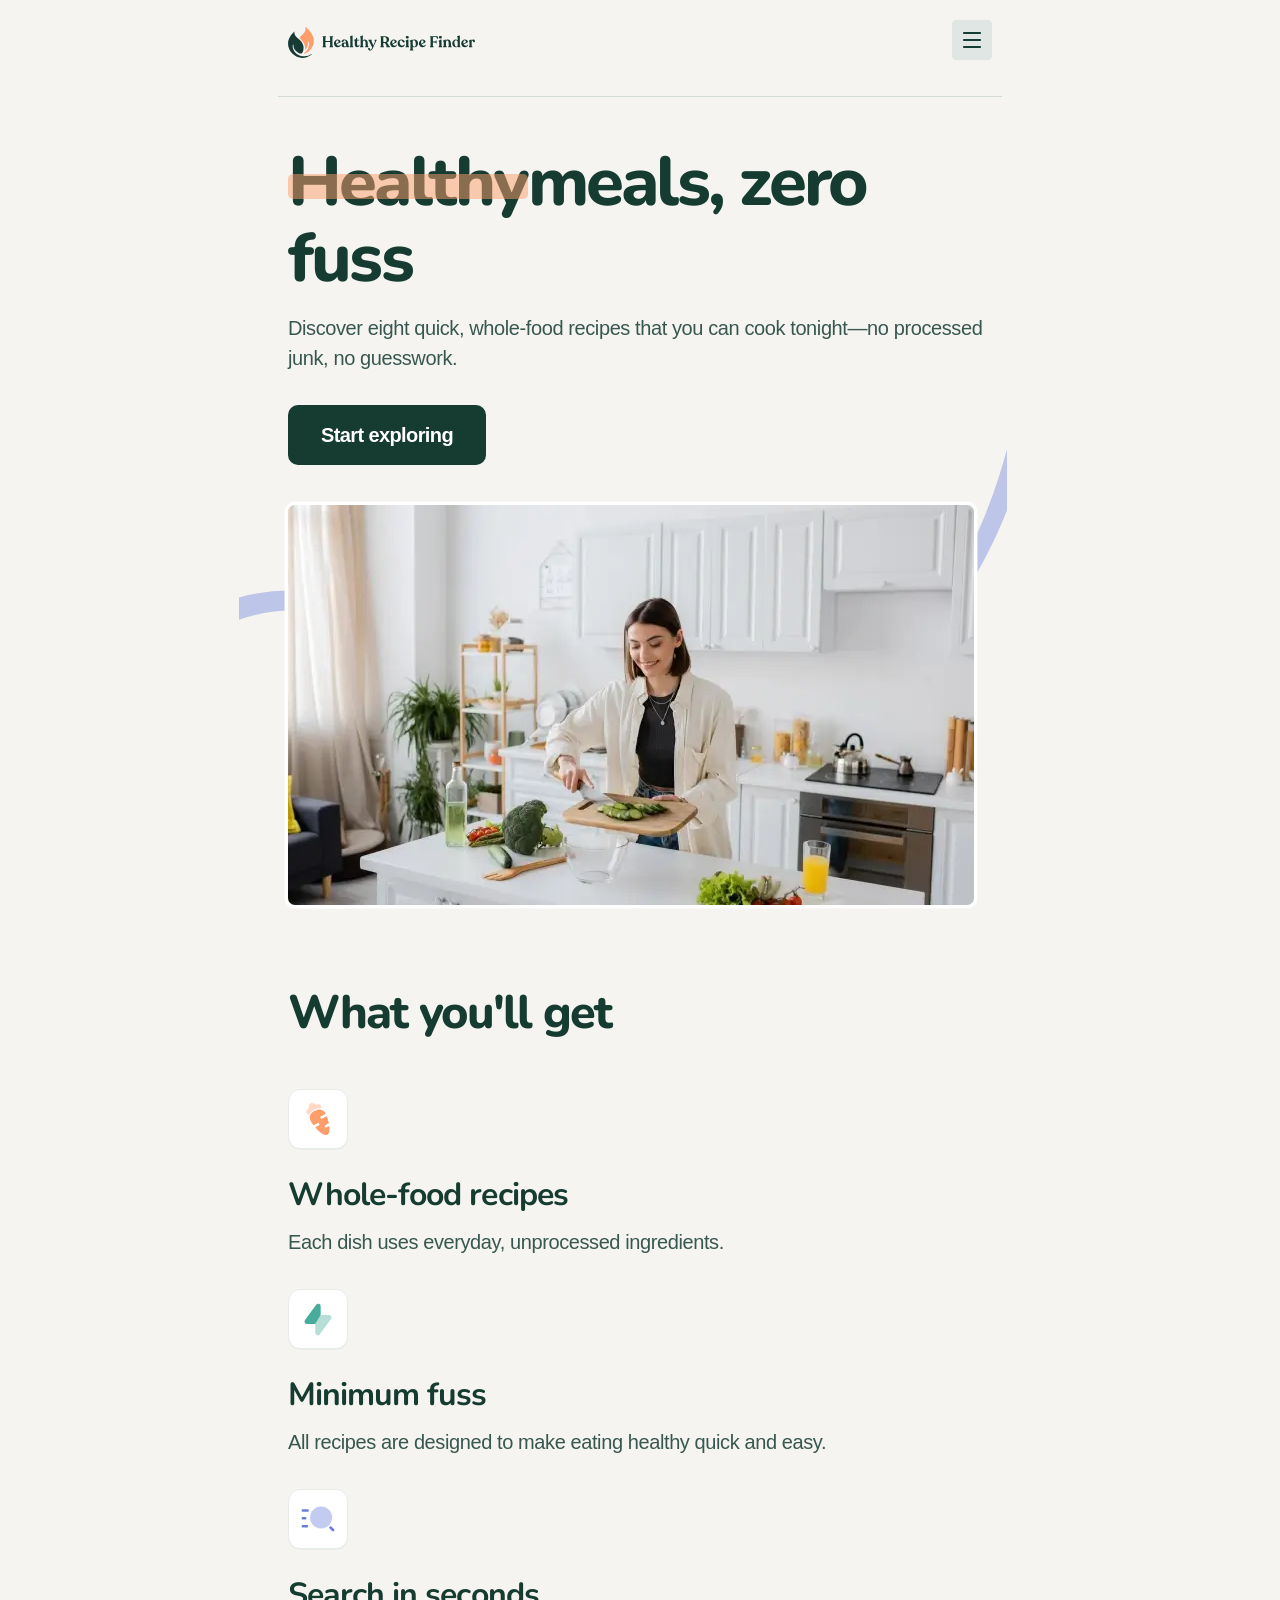
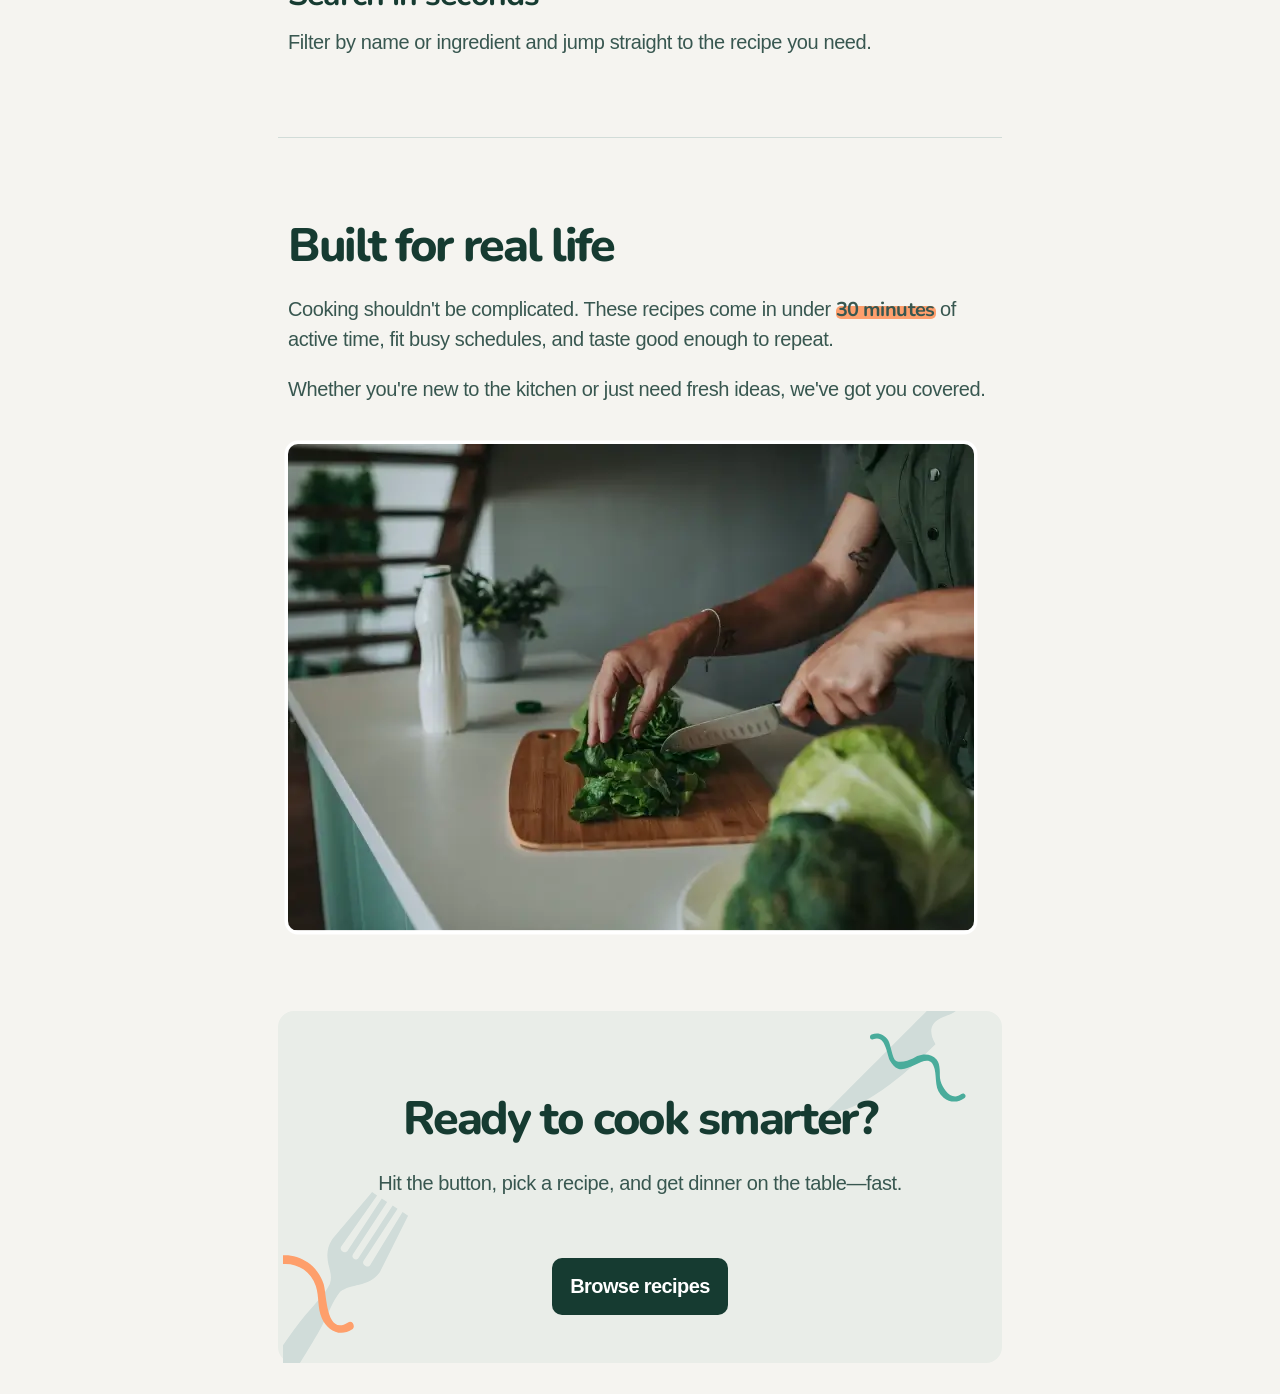
==== commit fb10700a: "Changes main page" ====
--- a/index.html
+++ b/index.html
@@ -80,7 +80,7 @@
     </header>
     <main class="main">
       <section class="meals container">
-        <h1><span>Healthy</span> meals, zero fuss</h1>
+        <h1><span>Healthy</span>meals, zero fuss</h1>
         <p>
           Discover eight quick, whole-food recipes that you can cook tonight—no
           processed junk, no guesswork.
@@ -101,37 +101,37 @@
       </section>
       <section class="getting container">
         <h2>What you'll get</h2>
-        <div class="getting__block">
-          <div class="getting__block-pecipes">
-            <img
+        <ul class="getting__block">
+          <li class="getting__block-pecipes">
+            <!-- <img
               src="./assets/images/icon-whole-food-recipes.svg"
               alt="icon whole food recipes"
-            />
+            /> -->
             <h4>Whole-food recipes</h4>
             <p>Each dish uses everyday, unprocessed ingredients.</p>
-          </div>
-          <div class="getting__block-fuss">
-            <img
+          </li>
+          <li class="getting__block-fuss">
+            <!-- <img
               src="./assets/images/icon-minimum-fuss.svg"
               alt="icon minimum fuss"
-            />
+            /> -->
             <h4>Minimum fuss</h4>
             <p>
               All recipes are designed to make eating healthy quick and easy.
             </p>
-          </div>
-          <div class="getting__block-searh">
-            <img
+          </li>
+          <li class="getting__block-searh">
+            <!-- <img
               src="./assets/images/icon-search-in-seconds.svg"
               alt="icon search in seconds"
-            />
+            /> -->
             <h4>Search in seconds</h4>
             <p>
               Filter by name or ingredient and jump straight to the recipe you
               need.
             </p>
-          </div>
-        </div>
+          </li>
+        </ul>
       </section>
       <section class="built container">
         <div class="built__content">
--- a/styles/style.css
+++ b/styles/style.css
@@ -23,10 +23,6 @@
     url(../assets/fonts/Nunito_Sans/NunitoSans-VariableFont_YTLC\,opsz\,wdth\,wght.ttf);
 }
 
-html {
-  box-sizing: border-box;
-}
-
 *,
 ::after,
 ::before {
@@ -66,8 +62,10 @@
 /* Добавляем в каждый секцию максимальная ширана
 это ширина контента без паддингов */
 .container {
-  max-width: 343px;
+  box-sizing: border-box;
+  max-width: 363px;
   margin-inline: auto;
+  padding-inline: 10px;
   /* border: 2px solid black; */
 }
 .header {
@@ -157,11 +155,15 @@
 .main {
   margin-block-start: 48px;
 }
+.main picture img {
+  background-color: var(--neutral-0);
+  box-shadow: 0px 0px 0px 3.45px var(--neutral-0);
+}
 .meals {
   margin-block-end: 64px;
 }
 .meals h1 {
-  width: 343px;
+  /* width: 343px; */
   font-family: var(--second-family);
   font-weight: 800;
   /* font-size: 52px; */
@@ -249,11 +251,55 @@
   display: flex;
   align-items: center;
   flex-direction: column;
-  row-gap: 20px;
-}
-.getting__block img {
+  row-gap: 24px;
+}
+.getting__block li {
+  list-style-type: none;
+  box-sizing: border-box;
+  min-height: 194px;
+  display: flex;
+  flex-direction: column;
+  justify-content: flex-end;
+  position: relative;
+  padding-block-start: 80px;
+  &::before {
+    position: absolute;
+    content: "";
+    width: 60px;
+    height: 60px;
+    border-radius: 12px;
+    background-color: var(--neutral-0);
+    background-repeat: no-repeat;
+    background-position: center;
+    top: 0;
+    left: 0;
+    border: 1px solid var(--neutral-200);
+    box-shadow: 0 1px 0 var(--neutral-200);
+    border-radius: 12px;
+  }
+  &:nth-child(1):before {
+    content: "";
+    background-image: url("../assets/images/icon-whole-food-recipes.svg");
+  }
+  &:nth-child(2):before {
+    content: "";
+    background-image: url("../assets/images/icon-minimum-fuss.svg");
+  }
+  &:nth-child(3):before {
+    content: "";
+    background-image: url("../assets/images/icon-search-in-seconds.svg");
+  }
+}
+/* .getting__block img {
+  width: 60px;
+  height: 60px;
+  object-fit: contain;
+  background-color: var(--neutral-0);
+  border: 1px solid var(--neutral-200);
+  box-shadow: 0 1px 0 var(--neutral-200);
+  border-radius: 12px;
   margin-block-end: 20px;
-}
+} */
 .getting__block h4 {
   font-family: var(--second-family);
   font-weight: 700;
@@ -939,8 +985,8 @@
     /* padding-inline: 32px; */
   }
   .container {
-    max-width: 704px;
-    margin-inline: auto;
+    max-width: 724px;
+    /* margin-inline: auto; */
   }
   .header {
     padding-block: 20px 32px;
@@ -984,9 +1030,12 @@
     align-items: flex-start;
     row-gap: 32px;
   }
-  .getting__block img {
+  .getting__block li {
+    min-height: 168px;
+  }
+  /* .getting__block img {
     margin-block-end: 24px;
-  }
+  } */
   /* Built */
   .built {
     margin-block: 80px;
@@ -1158,8 +1207,8 @@
     /* padding: 0; */
   }
   .container {
-    max-width: 1192px;
-    margin-inline: auto;
+    max-width: 1202px;
+    /* margin-inline: auto; */
   }
   .header {
     padding-block: 32.5px;
@@ -1260,13 +1309,9 @@
     justify-content: center;
     gap: 0 32px;
   }
-  .getting__block img {
-    margin-block-end: 24px;
-  }
-  .getting__block-pecipes,
-  .getting__block-fuss,
-  .getting__block-searh {
+  .getting__block li {
     width: 376px;
+    min-height: 198px;
   }
   /* Built */
   .built {
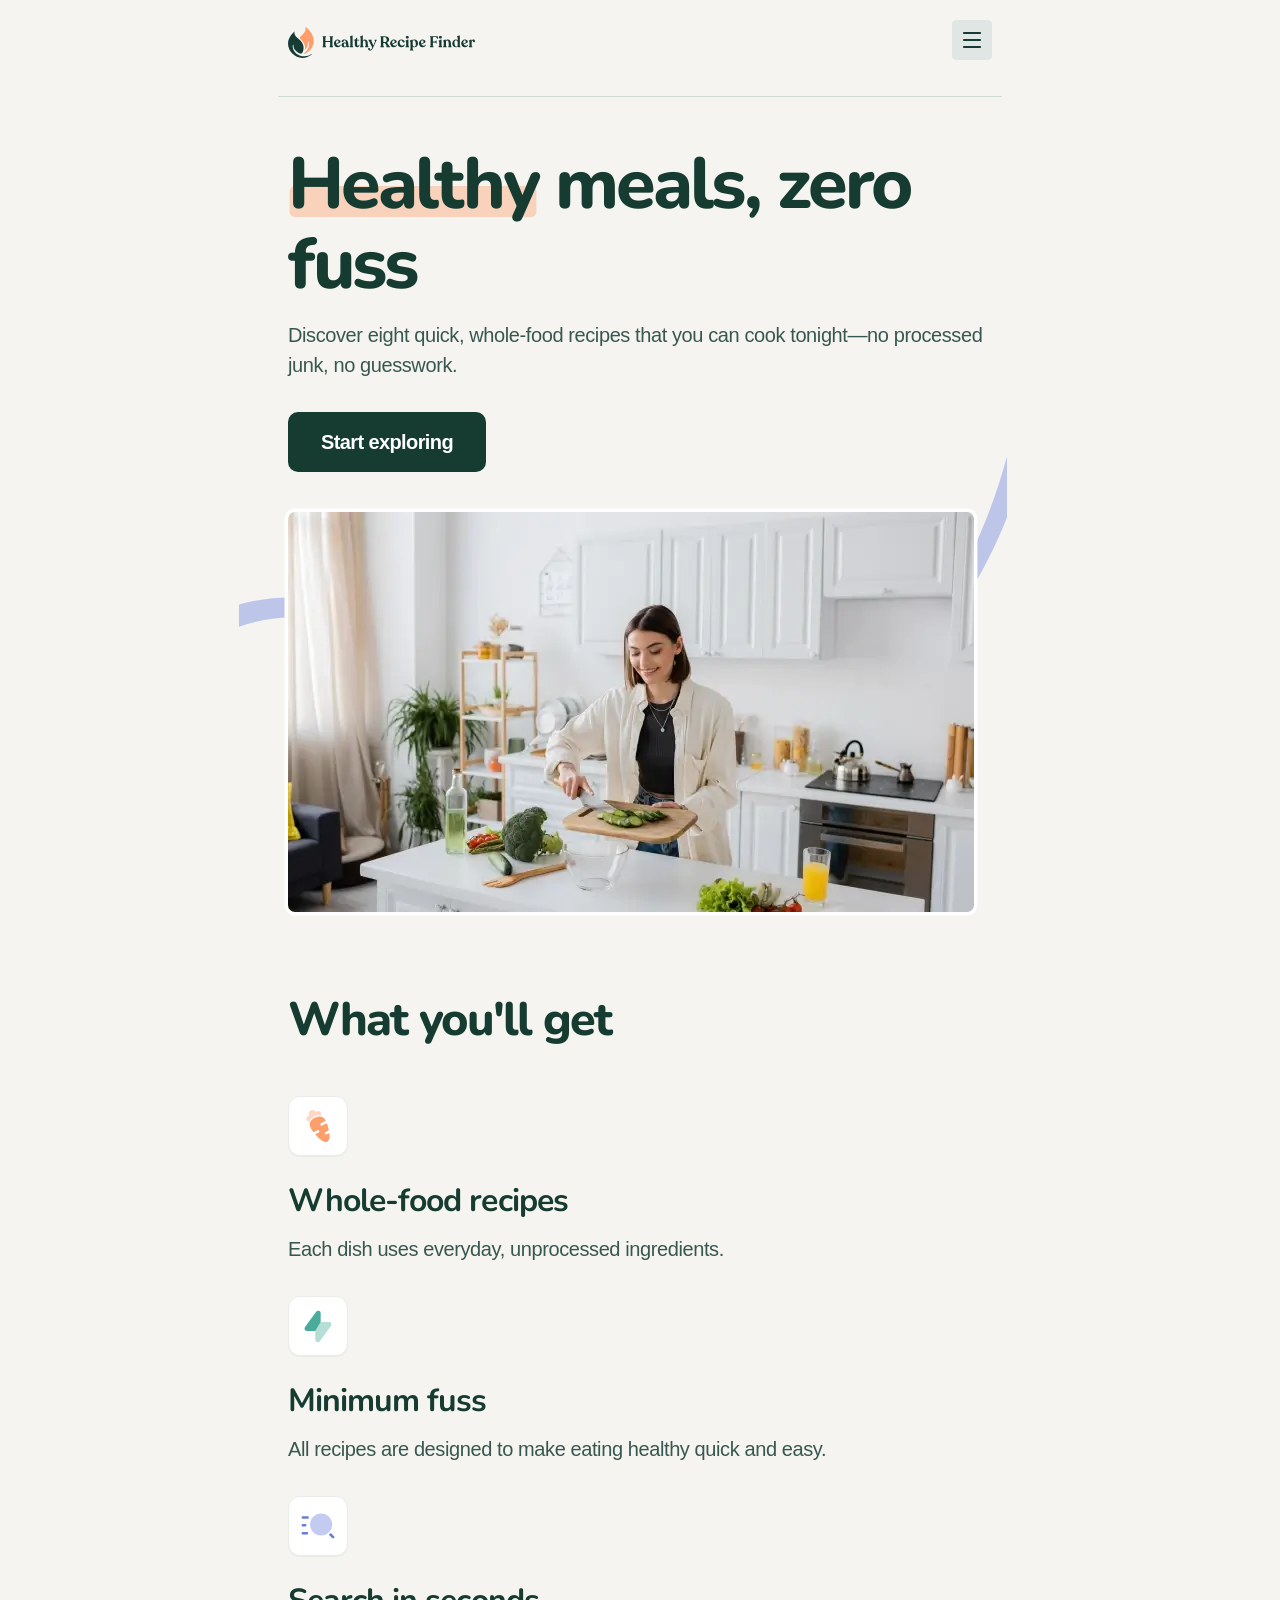
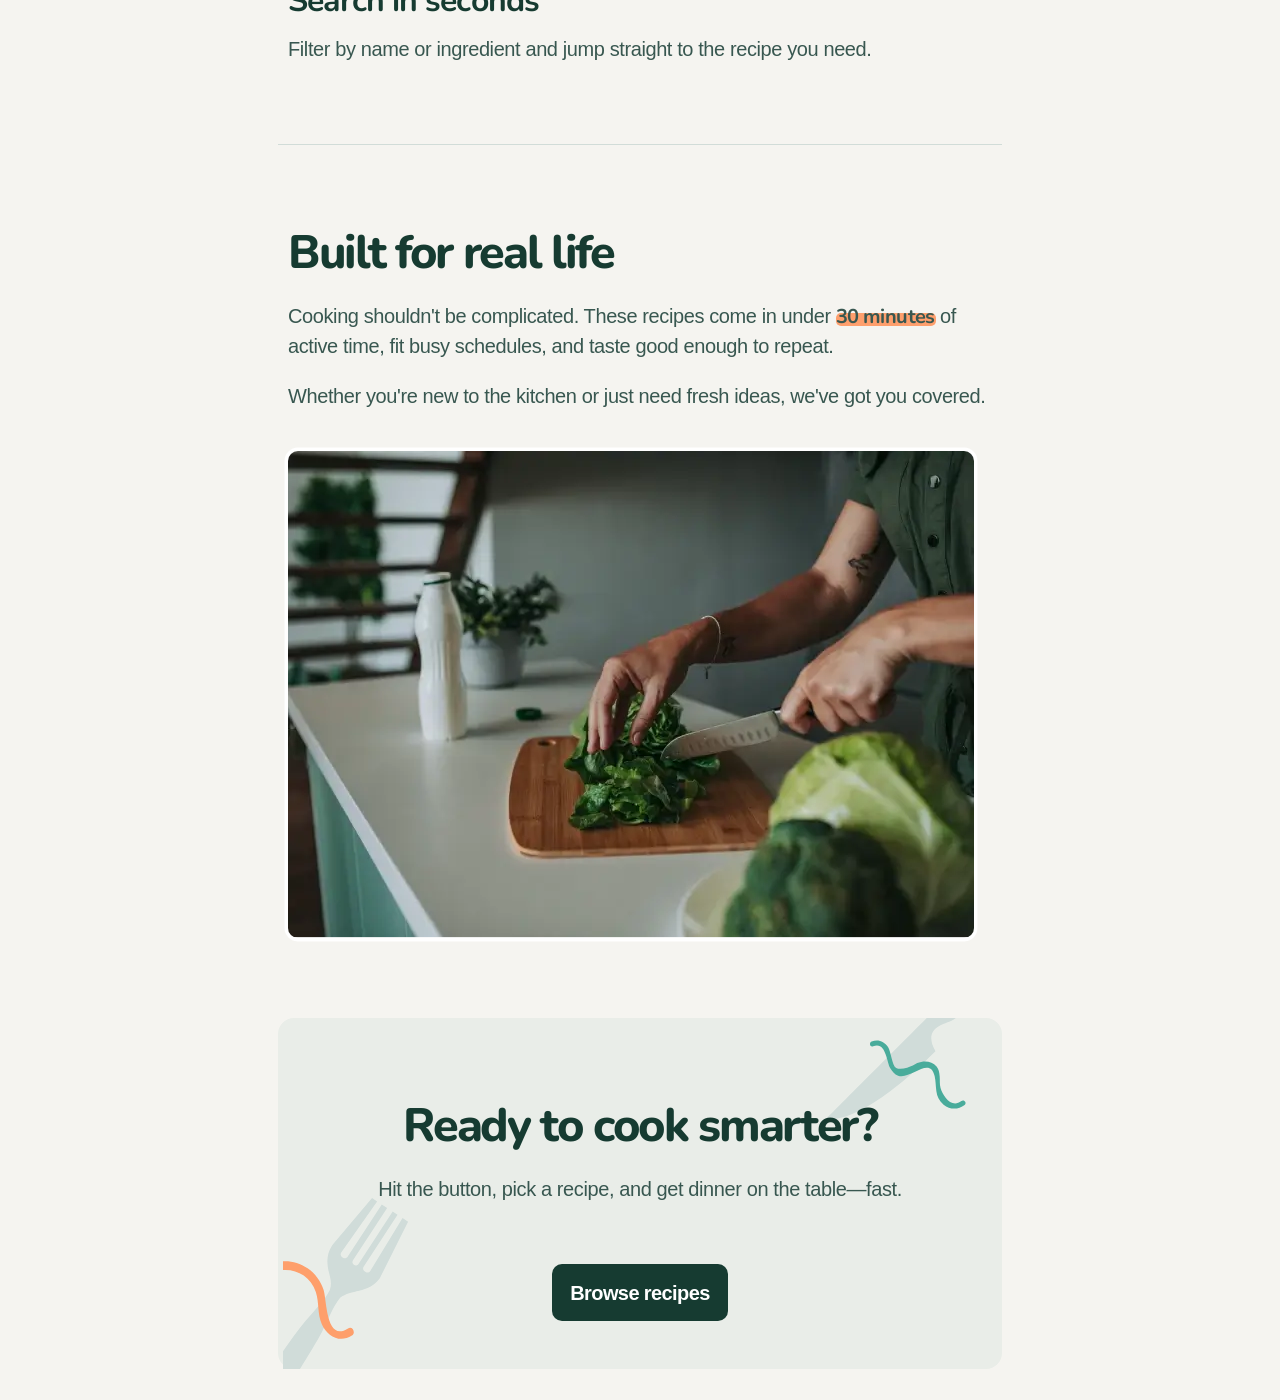
==== commit cc0604f9: "Added svg-images" ====
--- a/index.html
+++ b/index.html
@@ -80,7 +80,7 @@
     </header>
     <main class="main">
       <section class="meals container">
-        <h1><span>Healthy</span>meals, zero fuss</h1>
+        <h1><span>Healthy</span> meals, zero fuss</h1>
         <p>
           Discover eight quick, whole-food recipes that you can cook tonight—no
           processed junk, no guesswork.
@@ -103,28 +103,16 @@
         <h2>What you'll get</h2>
         <ul class="getting__block">
           <li class="getting__block-pecipes">
-            <!-- <img
-              src="./assets/images/icon-whole-food-recipes.svg"
-              alt="icon whole food recipes"
-            /> -->
             <h4>Whole-food recipes</h4>
             <p>Each dish uses everyday, unprocessed ingredients.</p>
           </li>
           <li class="getting__block-fuss">
-            <!-- <img
-              src="./assets/images/icon-minimum-fuss.svg"
-              alt="icon minimum fuss"
-            /> -->
             <h4>Minimum fuss</h4>
             <p>
               All recipes are designed to make eating healthy quick and easy.
             </p>
           </li>
           <li class="getting__block-searh">
-            <!-- <img
-              src="./assets/images/icon-search-in-seconds.svg"
-              alt="icon search in seconds"
-            /> -->
             <h4>Search in seconds</h4>
             <p>
               Filter by name or ingredient and jump straight to the recipe you
--- a/styles/style.css
+++ b/styles/style.css
@@ -166,28 +166,19 @@
   /* width: 343px; */
   font-family: var(--second-family);
   font-weight: 800;
-  /* font-size: 52px; */
-  font-size: clamp(3.25rem, calc(2.81rem + 1.878vw), 4.5rem);
+  font-size: clamp(3.25rem, 5vw + 20px, 4.5rem);
   line-height: 110%;
   letter-spacing: -0.04em;
   color: var(--neutral-900);
   margin-block: 0 16px;
 }
-.meals h1 span {
-  position: relative;
-}
-.meals h1 span::after {
-  position: absolute;
-  content: "";
-  /* width: 185px; */
-  width: 100%;
-  height: 22px;
-  border-radius: 5px;
-  background-color: var(--orange);
-  top: 39px;
-  left: 0;
-  opacity: 0.5;
-}
+/* декоративная полоска в заголовке */
+ .meals h1 span {
+  background-image: url('../assets/images/hero-background.svg');
+  background-repeat: no-repeat;
+  background-size: contain;
+  background-position: center bottom 25%;
+ }
 .meals p {
   font-family: var(--font-family);
   font-weight: 500;
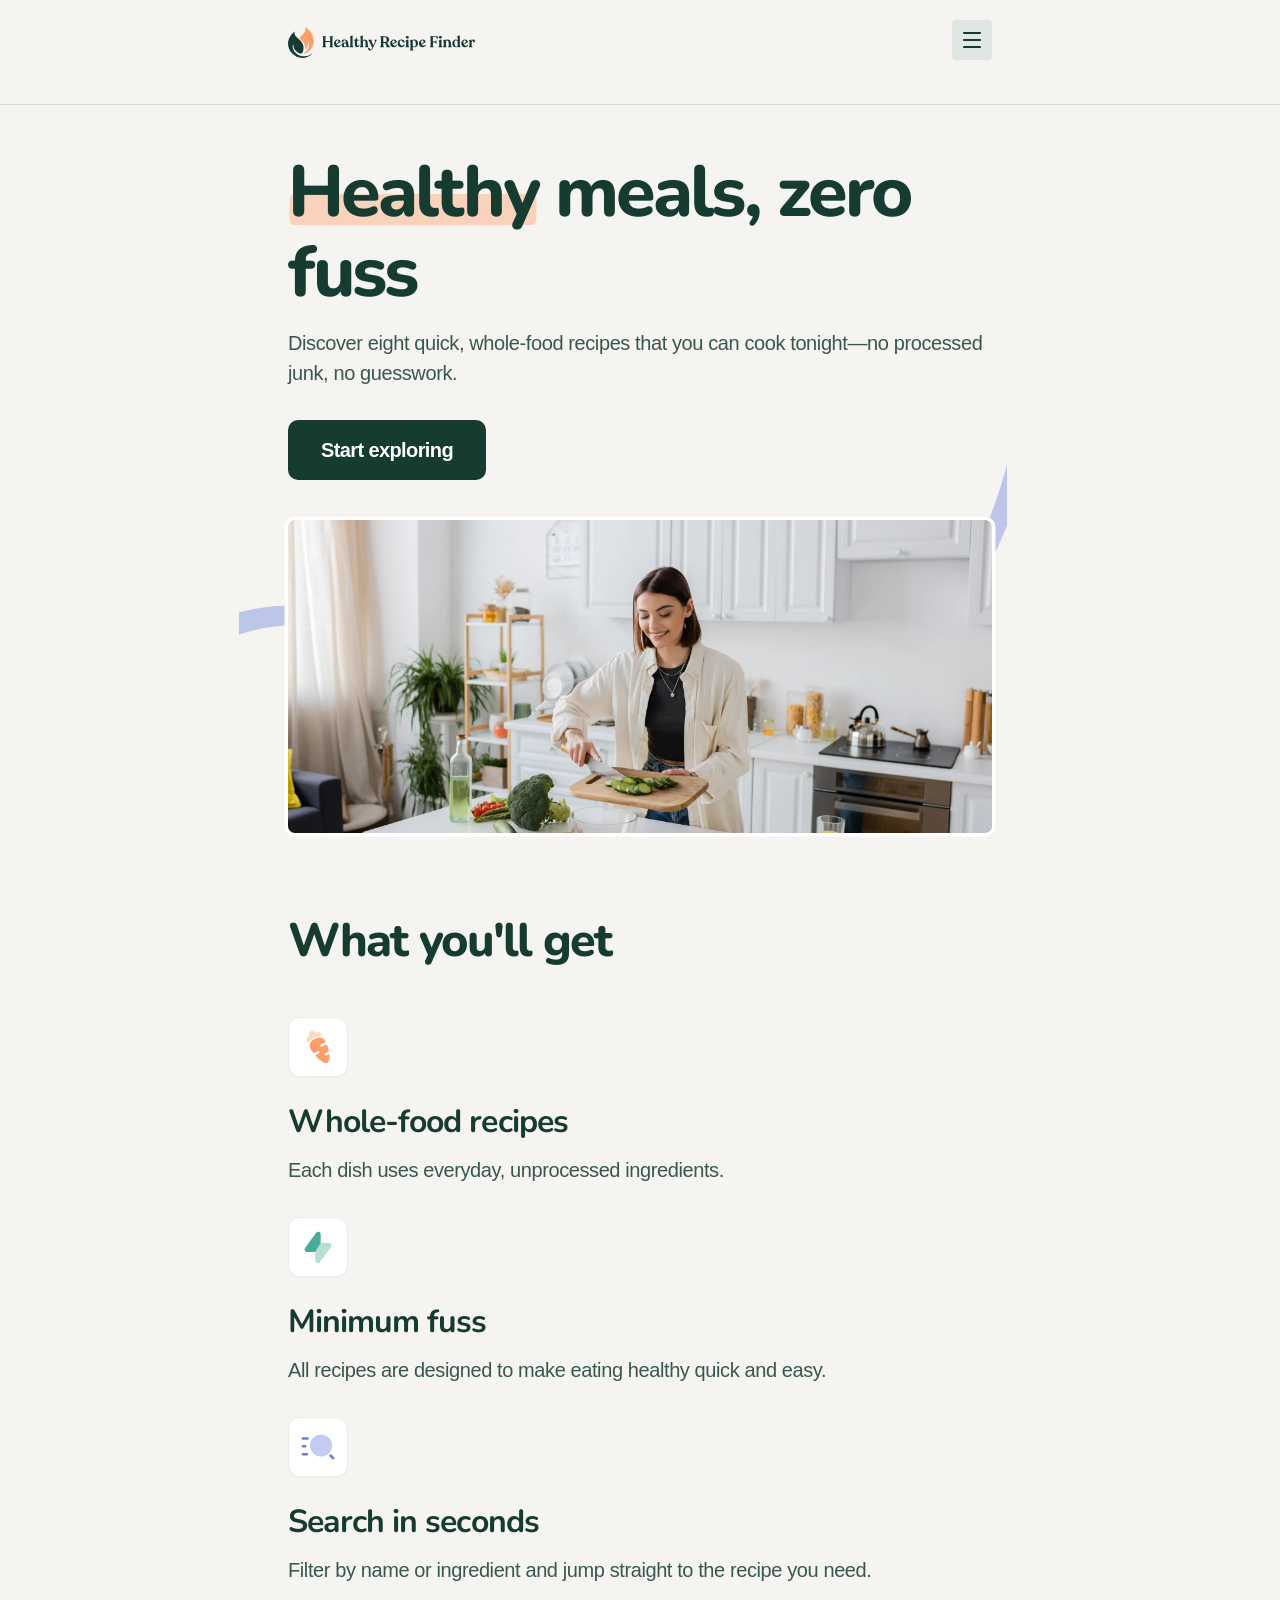
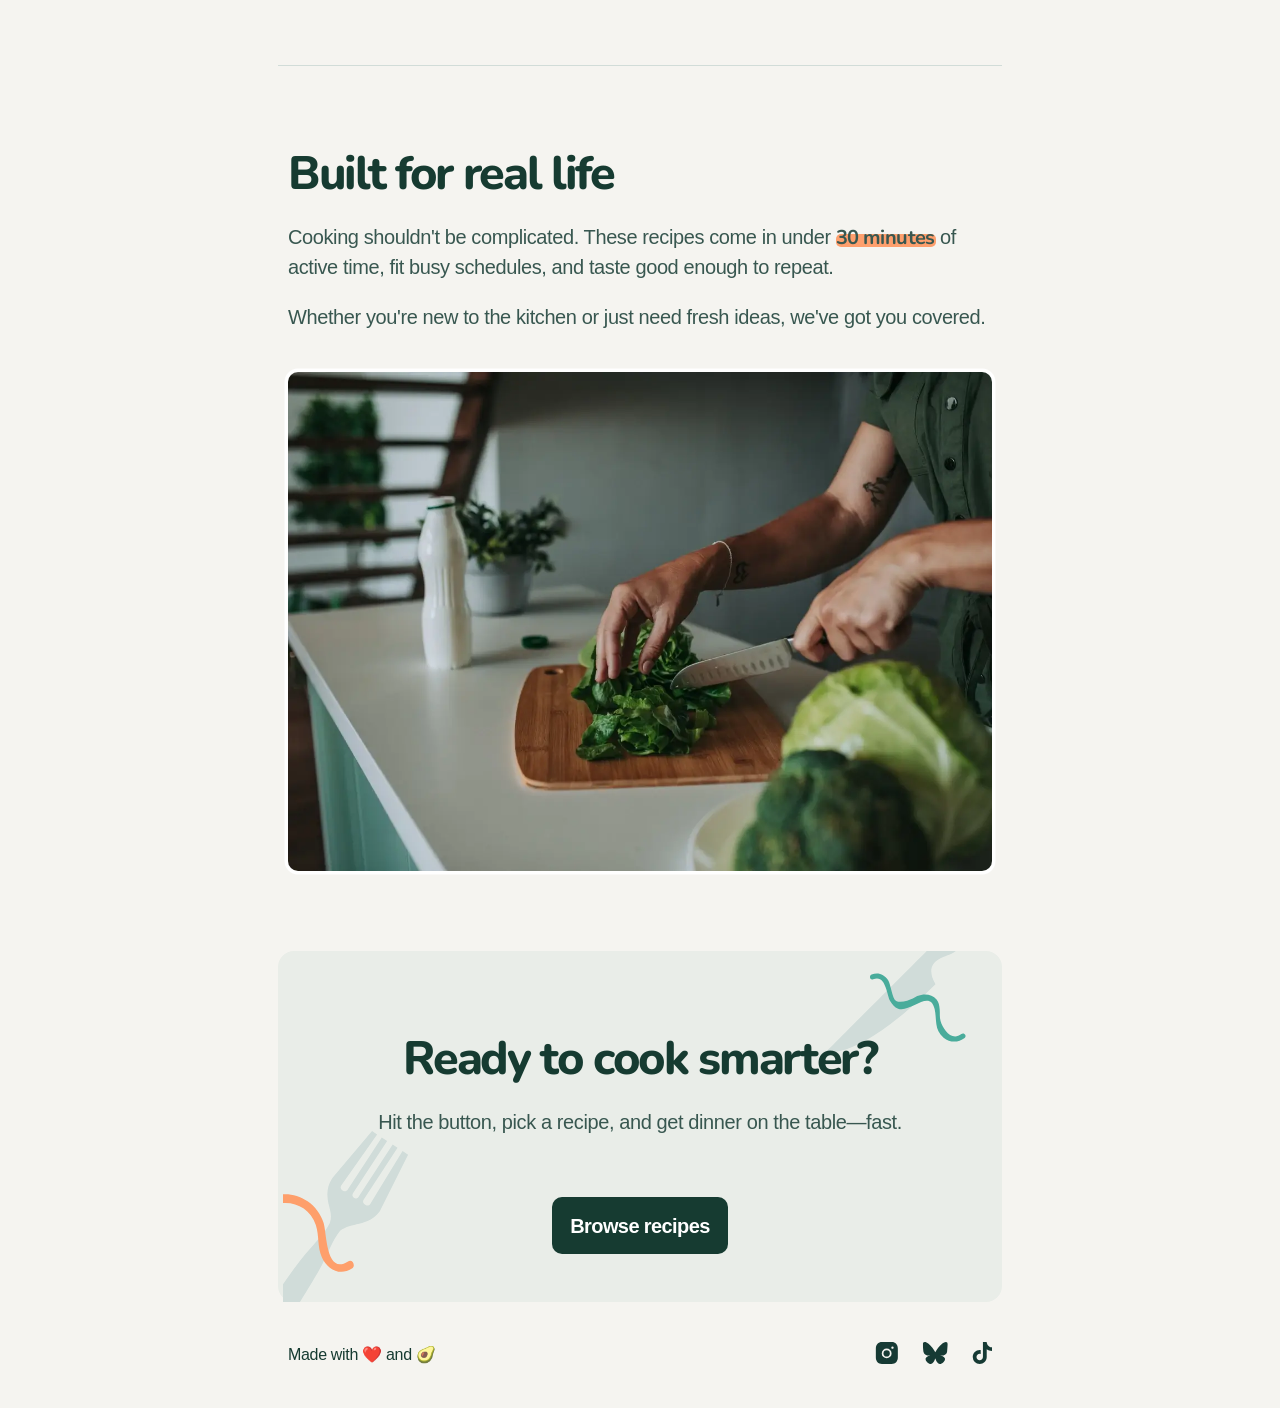
==== commit 70eca7ba: "Changes in HTML and CSS-files" ====
--- a/index.html
+++ b/index.html
@@ -78,6 +78,7 @@
         </div>
       </div>
     </header>
+    <hr />
     <main class="main">
       <section class="meals container">
         <h1><span>Healthy</span> meals, zero fuss</h1>
--- a/styles/style.css
+++ b/styles/style.css
@@ -38,6 +38,12 @@
   background-color: var(--neutral-100);
   /* position: relative; */
 }
+hr {
+  border: none; /* Убираем стандартную рамку */
+  background-color: var(--neutral-300); /* Цвет линии */
+  height: 1px; /* Толщина */
+  width: 100%; /* Ширина */
+}
 img {
   /* Чтобы ширина не выходила за экран изображения */
   max-width: 100%;
@@ -66,11 +72,9 @@
   max-width: 363px;
   margin-inline: auto;
   padding-inline: 10px;
-  /* border: 2px solid black; */
 }
 .header {
   padding-block: 20px;
-  border-bottom: 1px solid var(--neutral-300);
 }
 .header__container {
   display: flex;
@@ -139,6 +143,10 @@
   letter-spacing: -0.03em;
   text-align: center;
   color: var(--neutral-0);
+  transition: background-color 450ms ease-in-out;
+  &:hover {
+    background-color: var(--neutral-600);
+  }
   &:focus {
     outline: none;
   }
@@ -173,12 +181,12 @@
   margin-block: 0 16px;
 }
 /* декоративная полоска в заголовке */
- .meals h1 span {
-  background-image: url('../assets/images/hero-background.svg');
+.meals h1 span {
+  background-image: url("../assets/images/hero-background.svg");
   background-repeat: no-repeat;
   background-size: contain;
   background-position: center bottom 25%;
- }
+}
 .meals p {
   font-family: var(--font-family);
   font-weight: 500;
@@ -353,41 +361,34 @@
 /* Mission */
 .mission {
   padding-block-end: 64px;
-  border-bottom: 1px solid var(--neutral-300);
 }
 .mission__content {
   margin-block-end: 40px;
 }
 .mission__color {
   font-family: var(--second-family);
+  width: fit-content;
+  /*  указывает элементу использовать столько горизонтального пространства, сколько необходимо для его содержимого, но не более максимального доступного пространства в его контейнере.  */
+  height: 32px;
+  padding-inline: 6px;
+  text-align: center;
+  align-content: center;
   font-weight: 700;
   font-size: 20px;
   line-height: 140%;
-  letter-spacing: -0.03em;
-  color: var(--neutral-900);
-  position: relative;
-}
-.mission__color::after {
-  position: absolute;
-  content: "";
-  width: 110px;
-  height: 25px;
-  border-radius: 5px;
-  background-color: var(--orange);
-  top: 2px;
-  left: -2px;
-  opacity: 0.85;
-  z-index: -1;
-}
-.mission__content p:first-child {
-  margin-block-end: 24px;
-}
-.mission__content h2 {
-  font-family: var(--second-family);
+  letter-spacing: -0.5px;
+  color: var(--neutral-900);
+  background: var(--orange);
+  border-radius: 6px;
+  margin-block: 0 24px;
+}
+
+.mission__content hgroup p {
+  font-family: var(--second-family);
+  font-size: clamp(2.5rem, calc(2.324rem + 0.751vw), 3rem);
   font-weight: 800;
-  font-size: clamp(2.5rem, calc(2.324rem + 0.751vw), 3rem);
   line-height: 120%;
-  letter-spacing: -0.05em;
+  letter-spacing: -2px;
   color: var(--neutral-900);
   margin-block: 0 24px;
 }
@@ -400,7 +401,7 @@
   color: var(--neutral-600);
   margin-block: 0;
 }
-.mission__content p:nth-child(3) {
+.mission__content p:not(:last-child) {
   margin-block-end: 16px;
 }
 .mission img {
@@ -458,12 +459,10 @@
 }
 .exist {
   padding-block-end: 48px;
-  border-bottom: 1px solid var(--neutral-300);
 }
 
 .philosophy {
   margin-block-start: 48px;
-  border-bottom: 1px solid var(--neutral-300);
 }
 .philosophy__content p:last-child {
   margin-block-end: 0;
@@ -498,15 +497,28 @@
   margin-block: 0 12px;
 }
 .plate__list {
-  padding-inline-start: 32px;
-}
-.plate__item {
+  list-style-type: none;
+}
+.plate__list li {
   font-family: var(--font-family);
   font-weight: 500;
   font-size: 20px;
   line-height: 150%;
   letter-spacing: -0.02em;
   color: var(--neutral-600);
+  padding-inline-start: 32px;
+  position: relative;
+}
+.plate__list li::before {
+  position: absolute;
+  content: "";
+  width: 8px;
+  height: 8px;
+  border-radius: 50%;
+  background-color: var(--neutral-600);
+  top: 0;
+  left: 0;
+  transform: translate(150%, 150%);
 }
 
 .plate img {
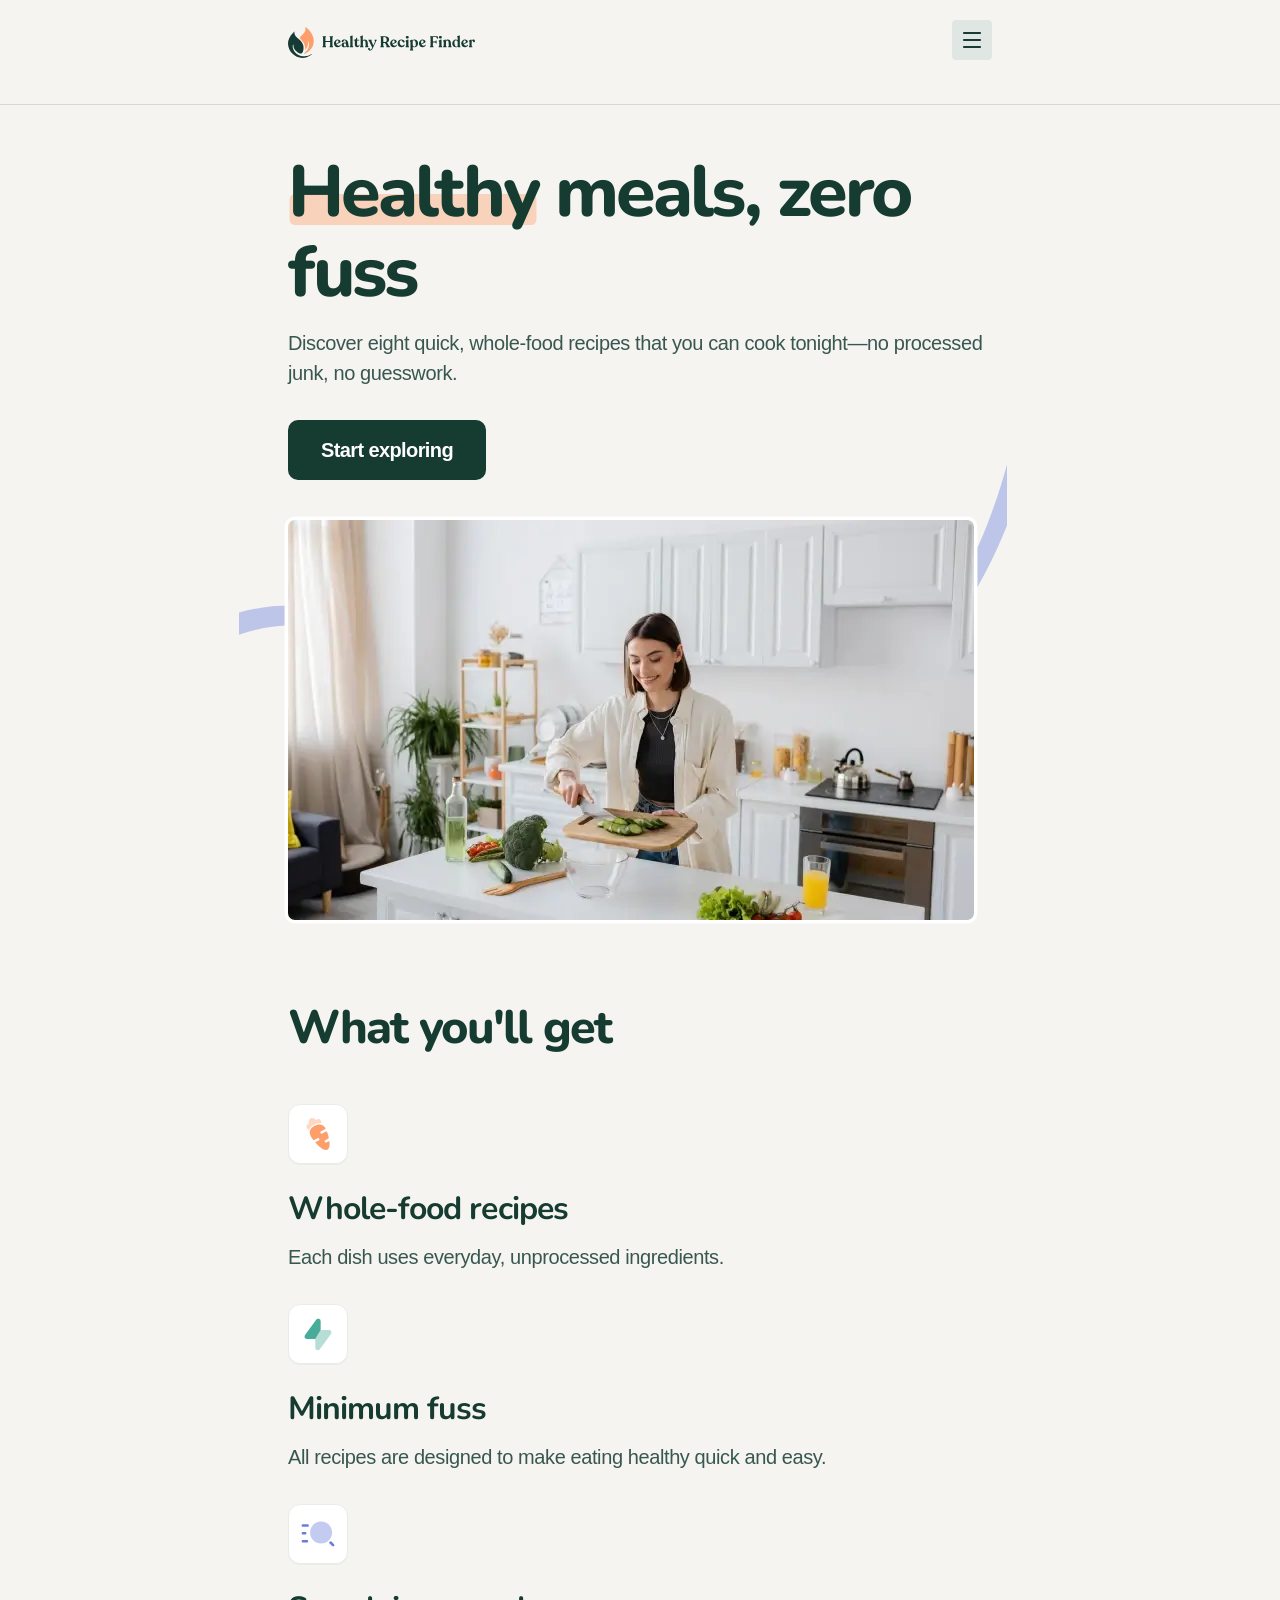
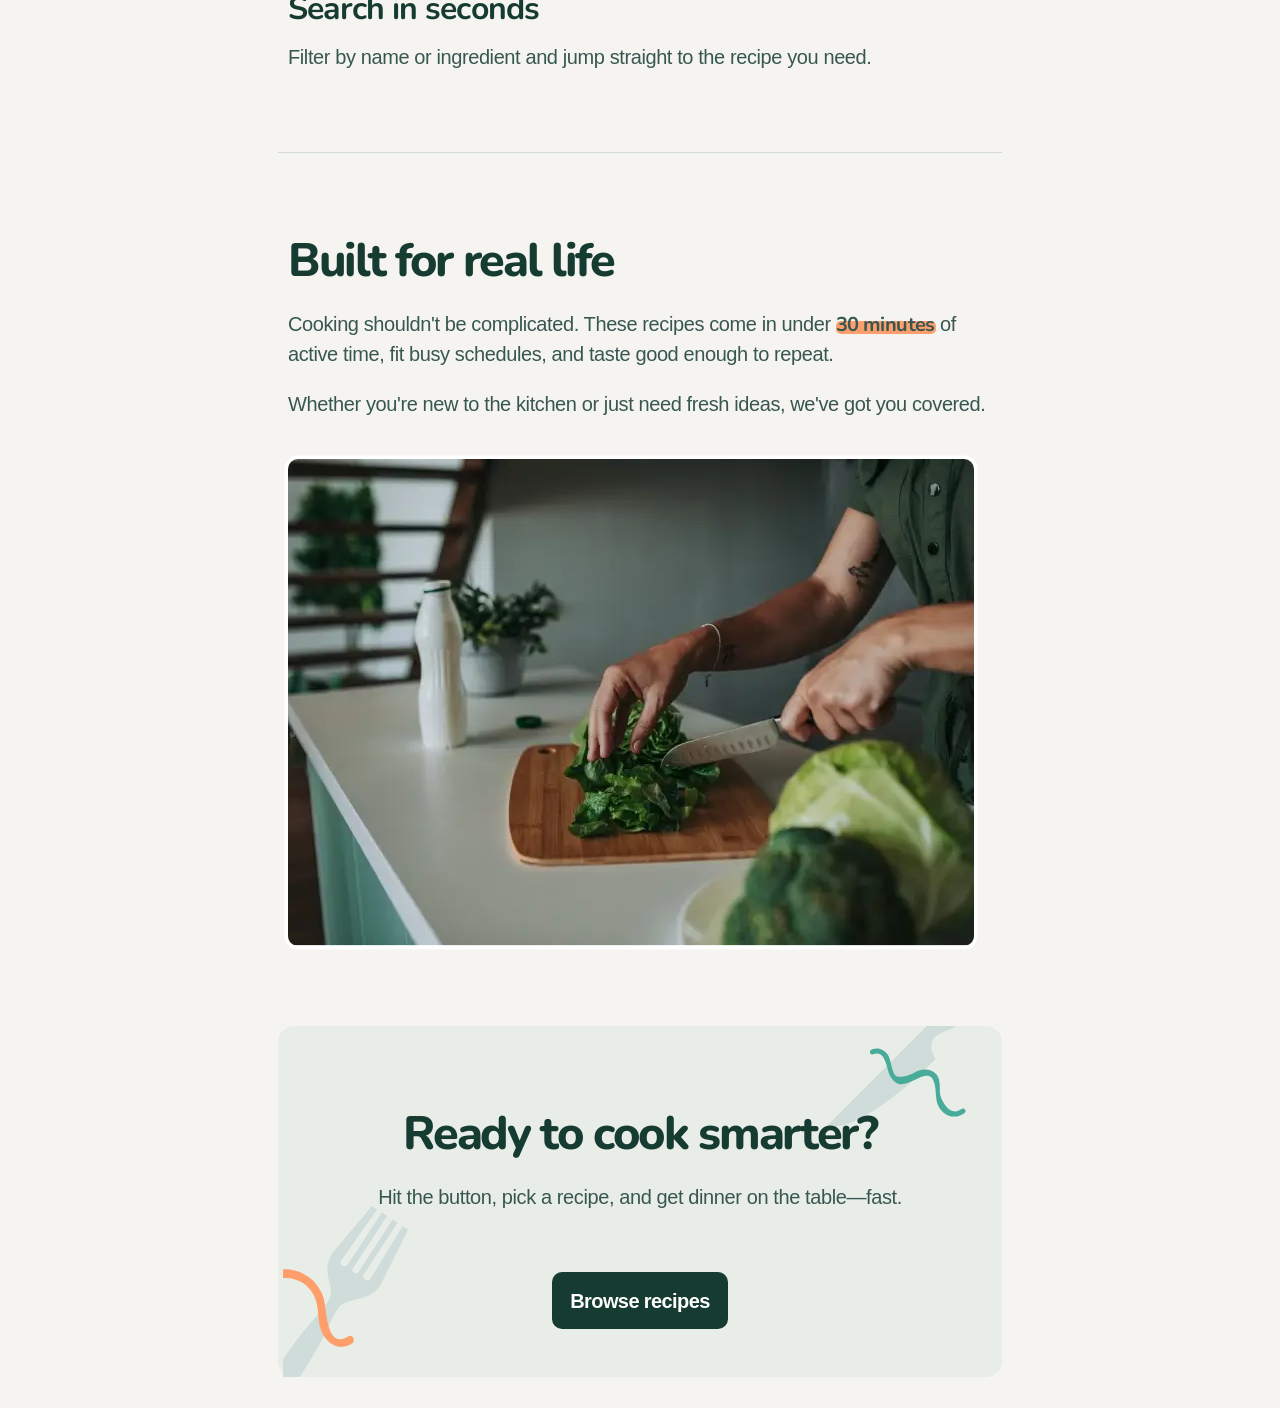
==== commit cbd4d319: "Merge branch 'main' of https://github.com/SashaYerokhov/Healthy-recipe" ====
--- a/index.html
+++ b/index.html
@@ -18,7 +18,7 @@
   <body>
     <header class="header container">
       <div class="header__container">
-        <a href="./index.html" class="header__logo">
+        <a href="index.html" class="header__logo">
           <img src="./assets/images/logo.svg" alt="logo" />
         </a>
         <button
@@ -62,13 +62,13 @@
           <nav class="header__menu">
             <ul id="navMenu" class="header__menu-list">
               <li class="header__menu-item">
-                <a href="./index.html" class="header__menu-link active">Home</a>
+                <a href="index.html" class="header__menu-link active">Home</a>
               </li>
               <li class="header__menu-item">
-                <a href="/about.html" class="header__menu-link">About</a>
+                <a href="about.html" class="header__menu-link">About</a>
               </li>
               <li class="header__menu-item">
-                <a href="/recipes.html" class="header__menu-link">Recipes</a>
+                <a href="recipes.html" class="header__menu-link">Recipes</a>
               </li>
             </ul>
           </nav>
--- a/styles/style.css
+++ b/styles/style.css
@@ -774,28 +774,41 @@
   display: flex;
   align-items: center;
   flex-wrap: wrap;
-  column-gap: 16px;
-  row-gap: 8px;
+  gap: 8px 16px;
   margin-block-end: 16px;
+}
+.recipes__wrap-details span {
+  padding-inline-start: 26px;
+  background-repeat: no-repeat;
+  background-position: left center;
+  &:nth-child(1) {
+    background-image: url("../assets/images/icon-servings.svg");
+  }
+  &:nth-child(2) {
+    background-image: url("../assets/images/icon-prep-time.svg");
+  }
+  &:nth-child(3) {
+    background-image: url("../assets/images/icon-cook-time.svg");
+  }
 }
 .recipes__wrap-details p {
   margin: 0;
 }
-.details__serving {
+/* .details__serving {
   display: flex;
   align-items: center;
   column-gap: 6px;
-}
-.details__prep {
+} */
+/* .details__prep {
   display: flex;
   align-items: center;
   column-gap: 6px;
-}
-.details__cook {
+} */
+/* .details__cook {
   display: flex;
   align-items: center;
   column-gap: 6px;
-}
+} */
 .btn__view {
   width: 327px;
   height: 48px;
@@ -813,6 +826,9 @@
   color: var(--neutral-900);
   margin-block-end: 16px;
   text-transform: capitalize;
+}
+.recipes ul {
+  list-style: none;
 }
 .recipe__info {
   display: flex;
@@ -1431,6 +1447,9 @@
   .recipes__wrap-info h4 {
     width: 344px;
   }
+  .recipes__wrap-details {
+    gap: 8px 16px;
+  }
   /* Recipe */
   /* Нужно уменишить высоту 2018px */
   .recipe__info {
